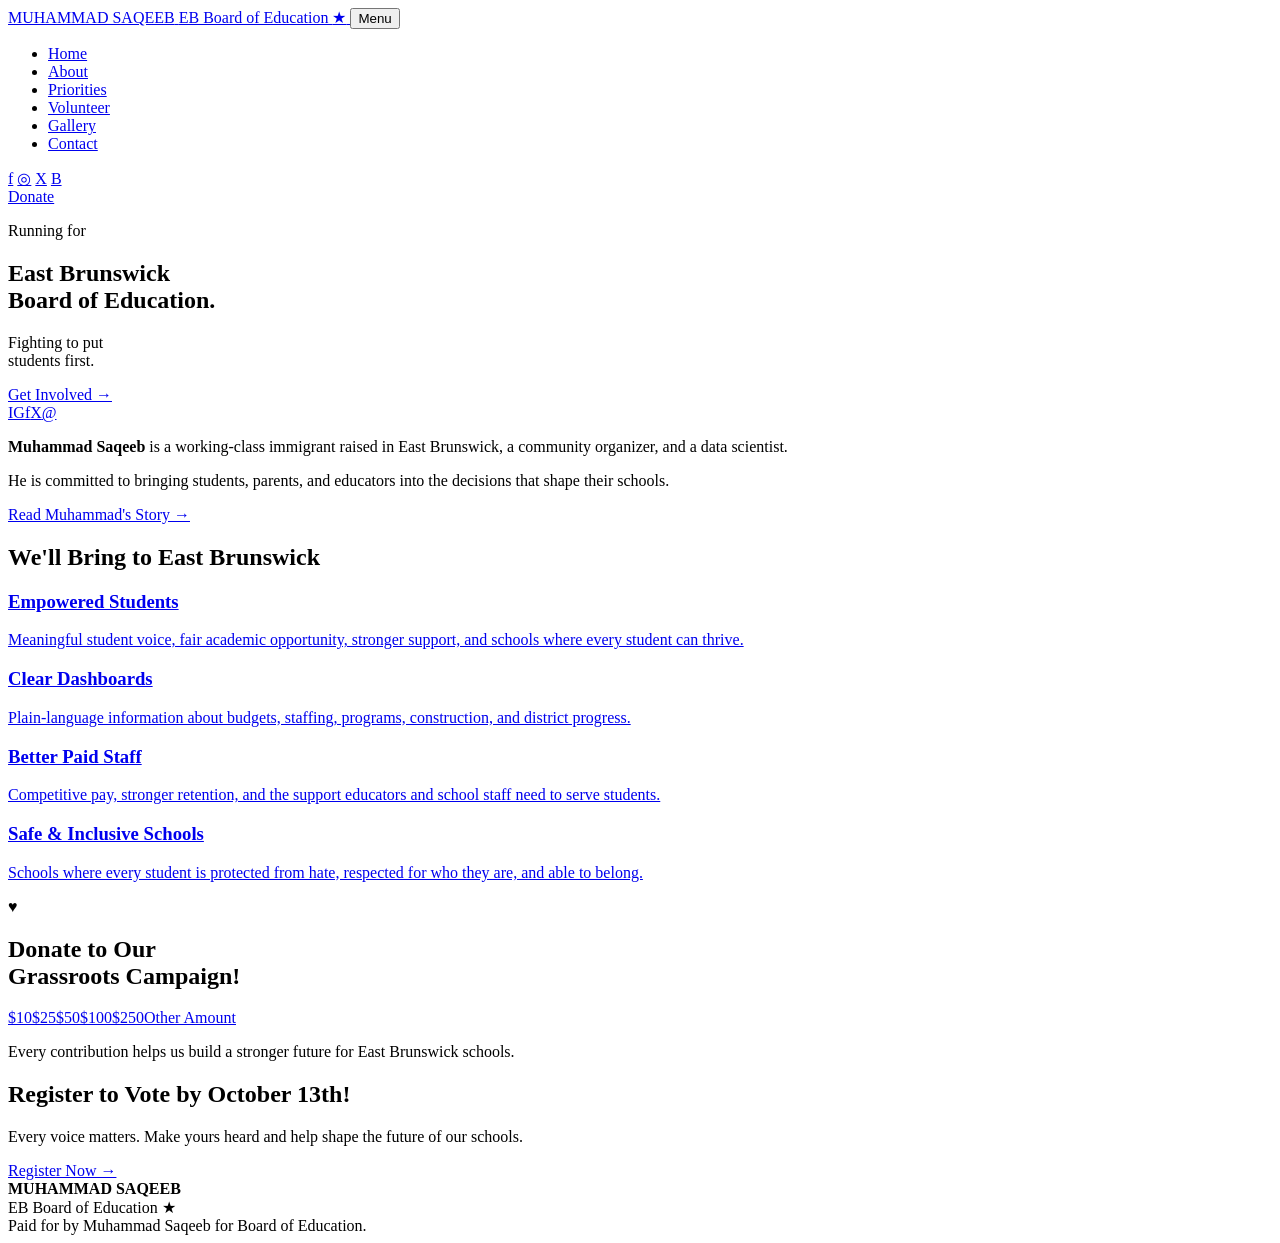
==== index.html @ 45121c53 "Add files via upload" ====
<!doctype html><html><head><meta charset="utf-8"><meta name="viewport" content="width=device-width,initial-scale=1"><title>Muhammad Saqeeb for EB Board of Education</title><link rel="stylesheet" href="assets/styles.css"></head><body><header class="site-header">
<div class="container header-inner">
  <a class="logo" href="index.html" aria-label="Muhammad Saqeeb campaign homepage">
    <span class="logo-main">MUHAMMAD SAQEEB</span>
    <span class="logo-sub">EB Board of Education <span class="logo-star" aria-hidden="true">★</span></span>
  </a>
  <button class="nav-toggle" aria-expanded="false" aria-label="Open navigation">Menu</button>
  <nav aria-label="Main navigation"><ul><li><a href="index.html" aria-current="page">Home</a></li><li><a href="about.html">About</a></li><li><a href="priorities.html">Priorities</a></li><li><a href="volunteer.html">Volunteer</a></li><li><a href="gallery.html">Gallery</a></li><li><a href="contact.html">Contact</a></li></ul></nav>
  <div class="header-actions">
    <div class="header-socials" aria-label="Campaign social media">
      <a href="#" aria-label="Facebook">f</a>
      <a href="#" aria-label="Instagram">◎</a>
      <a href="#" aria-label="X">X</a>
      <a href="#" aria-label="Bluesky">B</a>
    </div>
    <a class="btn btn-cream header-donate" href="donate.html">Donate</a>
  </div>
</div>
</header><main><section class="hero"><div class="container hero-grid"><div class="hero-copy"><p class="hero-kicker">Running for</p><h1 class="hero-title">East Brunswick<br>Board of Education.</h1><div class="hero-rule"></div><p class="hero-tagline">Fighting to put<br>students first.</p><div><a class="btn btn-outline" href="volunteer.html">Get Involved →</a></div><div class="socials"><a href="#">IG</a><a href="#">f</a><a href="#">X</a><a href="mailto:campaign@example.com">@</a></div></div><div class="hero-photo"></div></div></section><section class="intro"><div class="container intro-grid"><div><p class="intro-lead"><strong>Muhammad Saqeeb</strong> is a working-class immigrant raised in East Brunswick, a community organizer, and a data scientist.</p><p>He is committed to bringing students, parents, and educators into the decisions that shape their schools.</p><a class="btn btn-rust" href="about.html">Read Muhammad's Story →</a></div><div class="intro-photo"></div></div></section><section class="priorities">
<div class="container">
  <div class="title-row"><h2>We'll Bring to East Brunswick</h2></div>
  <div class="priority-grid">
    <a class="priority priority-link" href="priorities.html#empowered-students">
      <div class="check"></div>
      <h3>Empowered Students</h3>
      <p>Meaningful student voice, fair academic opportunity, stronger support, and schools where every student can thrive.</p>
    </a>
    <a class="priority priority-link" href="priorities.html#clear-dashboards">
      <div class="check"></div>
      <h3>Clear Dashboards</h3>
      <p>Plain-language information about budgets, staffing, programs, construction, and district progress.</p>
    </a>
    <a class="priority priority-link" href="priorities.html#better-paid-staff">
      <div class="check"></div>
      <h3>Better Paid Staff</h3>
      <p>Competitive pay, stronger retention, and the support educators and school staff need to serve students.</p>
    </a>
    <a class="priority priority-link" href="priorities.html#safe-inclusive-schools">
      <div class="check"></div>
      <h3>Safe &amp; Inclusive Schools</h3>
      <p>Schools where every student is protected from hate, respected for who they are, and able to belong.</p>
    </a>
  </div>
</div>
</section><section class="donate-strip"><div class="container donate-grid"><div class="heart">♥</div><div><h2>Donate to Our<br>Grassroots Campaign!</h2><div class="amounts"><a class="amount" href="https://secure.actblue.com/">$10</a><a class="amount" href="https://secure.actblue.com/">$25</a><a class="amount" href="https://secure.actblue.com/">$50</a><a class="amount" href="https://secure.actblue.com/">$100</a><a class="amount" href="https://secure.actblue.com/">$250</a><a class="amount" href="https://secure.actblue.com/">Other Amount</a></div><p>Every contribution helps us build a stronger future for East Brunswick schools.</p></div></div></section><section class="vote"><div class="container"><div class="vote-banner"><div class="vote-content"><h2>Register to Vote by October 13th!</h2><p>Every voice matters. Make yours heard and help shape the future of our schools.</p><a class="btn btn-cream" href="#">Register Now →</a></div></div></div></section></main><footer class="site-footer"><div class="container footer-inner"><div><strong>MUHAMMAD SAQEEB</strong><br>EB Board of Education ★</div><div class="small">Paid for by Muhammad Saqeeb for Board of Education.</div></div></footer><script src="assets/site.js"></script></body></html>
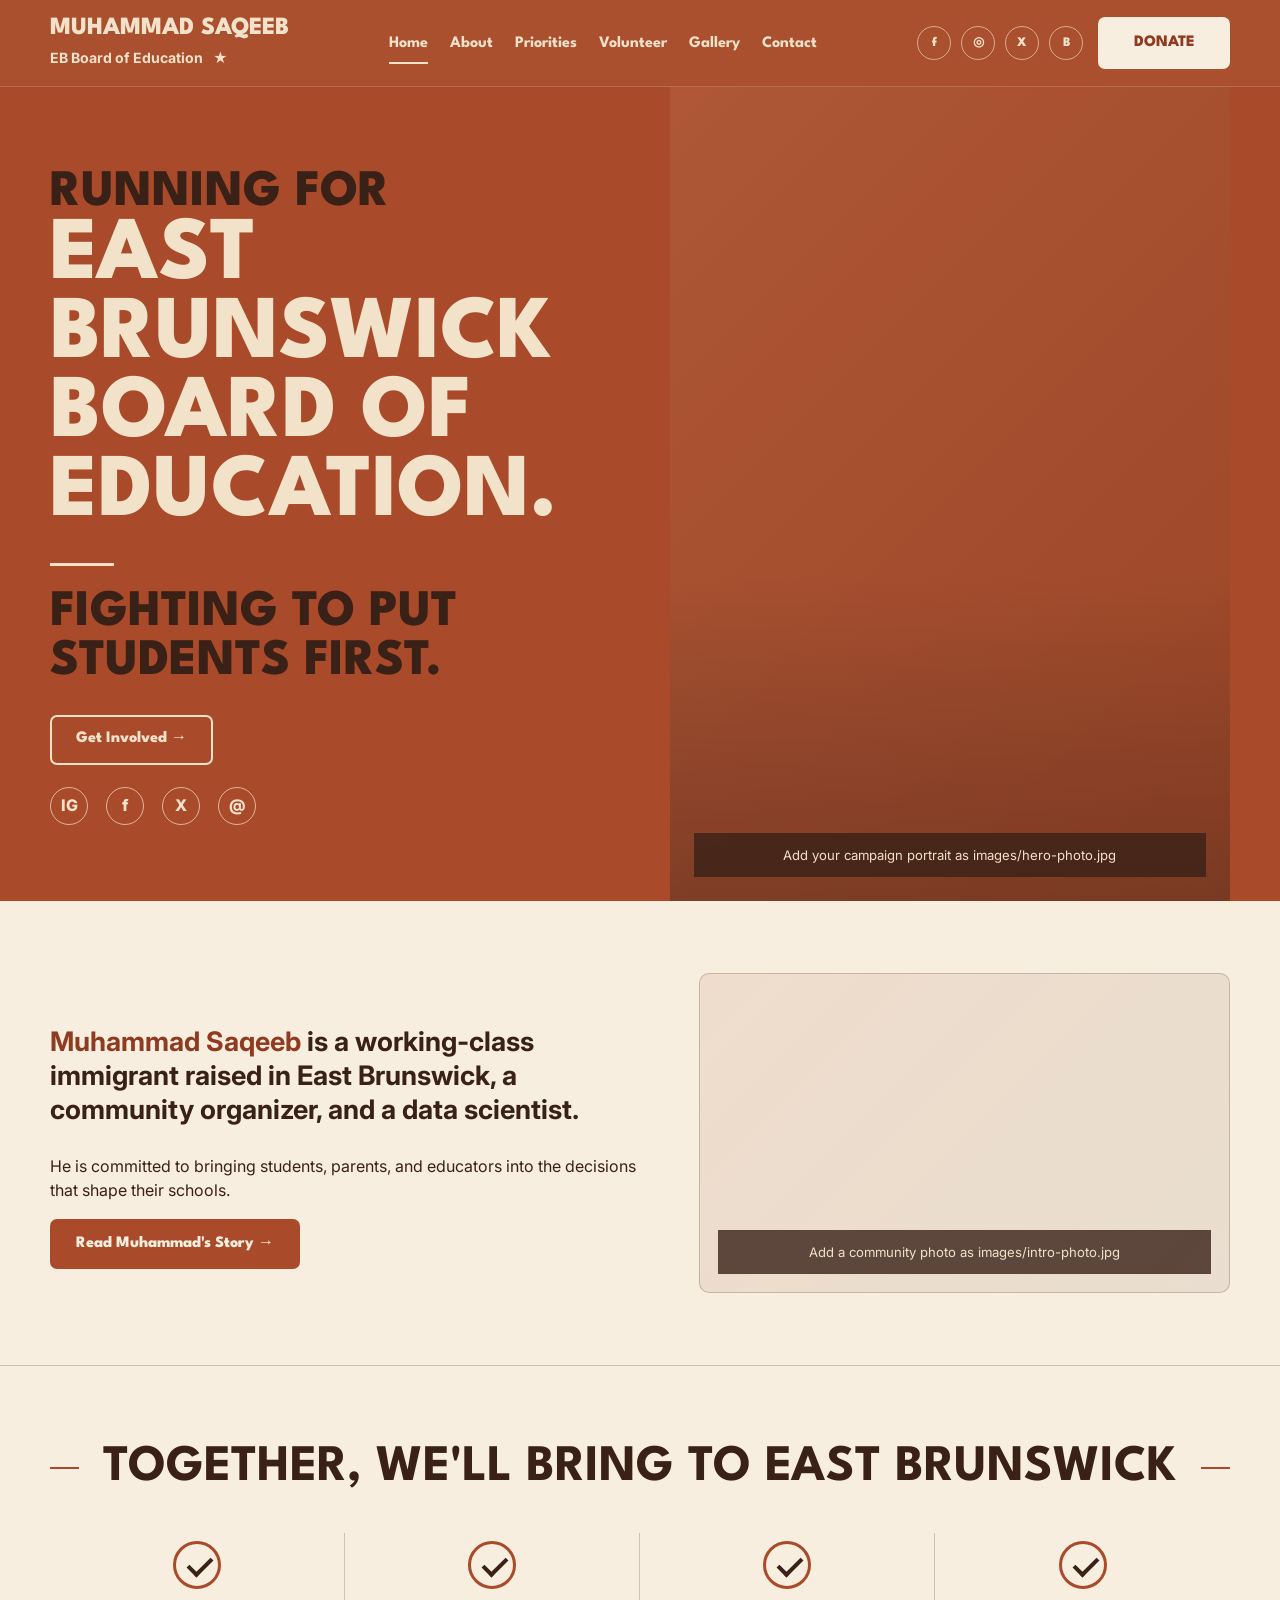
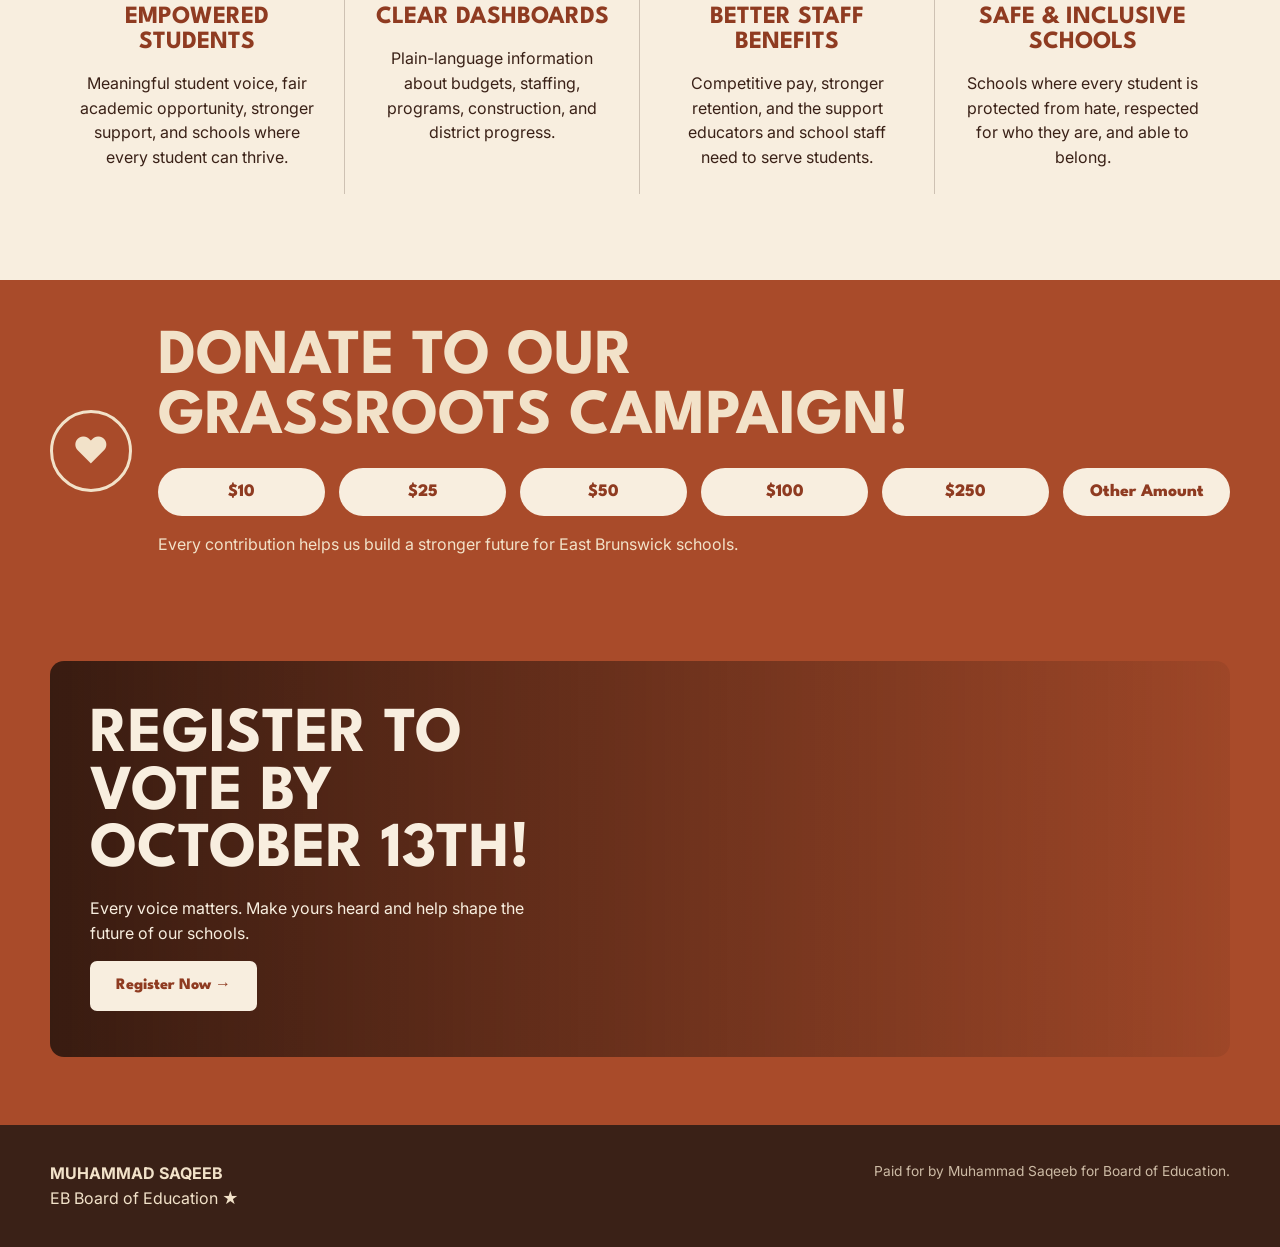
==== commit 0bcb2828: "Update index.html" ====
--- a/index.html
+++ b/index.html
@@ -13,12 +13,12 @@
       <a href="#" aria-label="X">X</a>
       <a href="#" aria-label="Bluesky">B</a>
     </div>
-    <a class="btn btn-cream header-donate" href="donate.html">Donate</a>
+    <a class="btn btn-cream header-donate" href="donate.html">DONATE</a>
   </div>
 </div>
 </header><main><section class="hero"><div class="container hero-grid"><div class="hero-copy"><p class="hero-kicker">Running for</p><h1 class="hero-title">East Brunswick<br>Board of Education.</h1><div class="hero-rule"></div><p class="hero-tagline">Fighting to put<br>students first.</p><div><a class="btn btn-outline" href="volunteer.html">Get Involved →</a></div><div class="socials"><a href="#">IG</a><a href="#">f</a><a href="#">X</a><a href="mailto:campaign@example.com">@</a></div></div><div class="hero-photo"></div></div></section><section class="intro"><div class="container intro-grid"><div><p class="intro-lead"><strong>Muhammad Saqeeb</strong> is a working-class immigrant raised in East Brunswick, a community organizer, and a data scientist.</p><p>He is committed to bringing students, parents, and educators into the decisions that shape their schools.</p><a class="btn btn-rust" href="about.html">Read Muhammad's Story →</a></div><div class="intro-photo"></div></div></section><section class="priorities">
 <div class="container">
-  <div class="title-row"><h2>We'll Bring to East Brunswick</h2></div>
+  <div class="title-row"><h2>Together, We'll Bring to East Brunswick</h2></div>
   <div class="priority-grid">
     <a class="priority priority-link" href="priorities.html#empowered-students">
       <div class="check"></div>
@@ -32,7 +32,7 @@
     </a>
     <a class="priority priority-link" href="priorities.html#better-paid-staff">
       <div class="check"></div>
-      <h3>Better Paid Staff</h3>
+      <h3>Better Staff Benefits</h3>
       <p>Competitive pay, stronger retention, and the support educators and school staff need to serve students.</p>
     </a>
     <a class="priority priority-link" href="priorities.html#safe-inclusive-schools">
@@ -42,4 +42,4 @@
     </a>
   </div>
 </div>
-</section><section class="donate-strip"><div class="container donate-grid"><div class="heart">♥</div><div><h2>Donate to Our<br>Grassroots Campaign!</h2><div class="amounts"><a class="amount" href="https://secure.actblue.com/">$10</a><a class="amount" href="https://secure.actblue.com/">$25</a><a class="amount" href="https://secure.actblue.com/">$50</a><a class="amount" href="https://secure.actblue.com/">$100</a><a class="amount" href="https://secure.actblue.com/">$250</a><a class="amount" href="https://secure.actblue.com/">Other Amount</a></div><p>Every contribution helps us build a stronger future for East Brunswick schools.</p></div></div></section><section class="vote"><div class="container"><div class="vote-banner"><div class="vote-content"><h2>Register to Vote by October 13th!</h2><p>Every voice matters. Make yours heard and help shape the future of our schools.</p><a class="btn btn-cream" href="#">Register Now →</a></div></div></div></section></main><footer class="site-footer"><div class="container footer-inner"><div><strong>MUHAMMAD SAQEEB</strong><br>EB Board of Education ★</div><div class="small">Paid for by Muhammad Saqeeb for Board of Education.</div></div></footer><script src="assets/site.js"></script></body></html>+</section><section class="donate-strip"><div class="container donate-grid"><div class="heart">♥</div><div><h2>Donate to Our<br>Grassroots Campaign!</h2><div class="amounts"><a class="amount" href="https://secure.actblue.com/">$10</a><a class="amount" href="https://secure.actblue.com/">$25</a><a class="amount" href="https://secure.actblue.com/">$50</a><a class="amount" href="https://secure.actblue.com/">$100</a><a class="amount" href="https://secure.actblue.com/">$250</a><a class="amount" href="https://secure.actblue.com/">Other Amount</a></div><p>Every contribution helps us build a stronger future for East Brunswick schools.</p></div></div></section><section class="vote"><div class="container"><div class="vote-banner"><div class="vote-content"><h2>Register to Vote by October 13th!</h2><p>Every voice matters. Make yours heard and help shape the future of our schools.</p><a class="btn btn-cream" href="#">Register Now →</a></div></div></div></section></main><footer class="site-footer"><div class="container footer-inner"><div><strong>MUHAMMAD SAQEEB</strong><br>EB Board of Education ★</div><div class="small">Paid for by Muhammad Saqeeb for Board of Education.</div></div></footer><script src="assets/site.js"></script></body></html>
--- a/assets/styles.css
+++ b/assets/styles.css
@@ -0,0 +1,370 @@
+@import url("https://fonts.googleapis.com/css2?family=Inter:wght@400;500;600;700&family=League+Spartan:wght@500;600;700;800&display=swap");
+:root{--terracotta:#A94B2A;--deep:#8F3B21;--brown:#3A2117;--cream:#F2E2C9;--soft:#F8EEDF;--line:rgba(58,33,23,.22);--max:1180px}*{box-sizing:border-box}html{scroll-behavior:smooth}body{margin:0;background:var(--soft);color:var(--brown);font-family:Inter,Arial,sans-serif;line-height:1.55}a{color:inherit}.container{width:min(calc(100% - 36px),var(--max));margin:auto}.site-header{position:sticky;top:0;z-index:20;background:rgba(169,75,42,.97);color:var(--cream);border-bottom:1px solid rgba(242,226,201,.2)}.header-inner{min-height:86px;display:flex;align-items:center;justify-content:space-between;gap:34px}.logo{text-decoration:none;min-width:235px}.logo-main{display:block;font-family:'League Spartan',sans-serif;font-size:1.55rem;font-weight:800;line-height:.95}.logo-sub{display:flex;align-items:center;gap:10px;margin-top:7px;font-size:.88rem;font-weight:700}.nav-toggle{display:none;border:1px solid var(--cream);background:transparent;color:var(--cream);padding:8px 12px;border-radius:6px}nav ul{display:flex;align-items:center;gap:26px;margin:0;padding:0;list-style:none}nav a{text-decoration:none;font-family:'League Spartan',sans-serif;font-weight:700}.btn{display:inline-flex;align-items:center;justify-content:center;min-height:50px;padding:0 24px;border:2px solid currentColor;border-radius:7px;text-decoration:none;font-family:'League Spartan',sans-serif;font-weight:800}.btn-cream{background:var(--soft);color:var(--deep);border-color:var(--soft)}.btn-outline{color:var(--cream)}.btn-rust{background:var(--terracotta);color:var(--soft);border-color:var(--terracotta)}.hero{background:var(--terracotta);color:var(--cream)}.hero-grid{min-height:calc(100vh - 86px);display:grid;grid-template-columns:1.05fr .95fr}.hero-copy{padding:76px 42px 70px 0;display:flex;flex-direction:column;justify-content:center}.hero-kicker,.hero-title,.hero-tagline,h1,h2,h3{font-family:'League Spartan',sans-serif}.hero-kicker{margin:0;color:var(--brown);font-size:clamp(2rem,4vw,4.2rem);line-height:.95;font-weight:800;text-transform:uppercase}.hero-title{margin:0;font-size:clamp(3.4rem,7vw,7rem);line-height:.88;font-weight:800;text-transform:uppercase}.hero-rule{width:64px;height:3px;background:var(--cream);margin:30px 0 22px}.hero-tagline{margin:0 0 28px;color:var(--brown);font-size:clamp(2rem,4vw,4rem);line-height:.96;font-weight:800;text-transform:uppercase}.socials{display:flex;gap:18px;margin-top:22px}.socials a{width:38px;height:38px;display:grid;place-items:center;border:1px solid rgba(242,226,201,.7);border-radius:50%;text-decoration:none;font-weight:800}.hero-photo{min-height:640px;position:relative;background:linear-gradient(to top,rgba(58,33,23,.35),transparent 40%),linear-gradient(135deg,rgba(242,226,201,.08),rgba(58,33,23,.12)),url('../images/hero-photo.jpg') center/cover no-repeat}.hero-photo:after,.intro-photo:after{position:absolute;background:rgba(58,33,23,.8);color:var(--cream);padding:12px 14px;text-align:center;font-size:.82rem}.hero-photo:after{content:'Add your campaign portrait as images/hero-photo.jpg';left:24px;right:24px;bottom:24px}.intro{padding:72px 0}.intro-grid{display:grid;grid-template-columns:1fr .9fr;gap:58px;align-items:center}.intro-lead{font-size:clamp(1.35rem,2.1vw,2rem);line-height:1.28;font-weight:700}.intro-lead strong{color:var(--deep)}.intro-photo{min-height:320px;border-radius:10px;background:linear-gradient(135deg,rgba(169,75,42,.1),rgba(58,33,23,.08)),url('../images/intro-photo.jpg') center/cover no-repeat;border:1px solid var(--line);position:relative}.intro-photo:after{content:'Add a community photo as images/intro-photo.jpg';left:18px;right:18px;bottom:18px}.priorities{padding:76px 0 86px;border-top:1px solid var(--line)}.title-row{display:flex;align-items:center;gap:24px;margin-bottom:40px}.title-row:before,.title-row:after{content:'';flex:1;height:2px;background:var(--terracotta)}.title-row h2{margin:0;font-size:clamp(2.2rem,4vw,4rem);line-height:1;text-transform:uppercase;text-align:center}.priority-grid{display:grid;grid-template-columns:repeat(4,1fr)}.priority{padding:8px 28px;text-align:center;border-right:1px solid var(--line)}.priority:last-child{border-right:0}.check{width:48px;height:48px;margin:0 auto 16px;border:3px solid var(--terracotta);border-radius:50%;position:relative}.check:after{content:'';position:absolute;width:20px;height:10px;border-left:4px solid var(--brown);border-bottom:4px solid var(--brown);transform:rotate(-45deg);left:12px;top:13px}.priority h3{margin:0 0 12px;color:var(--deep);font-size:1.55rem;line-height:1;text-transform:uppercase}.donate-strip{padding:48px 0 54px;background:var(--terracotta);color:var(--cream)}.donate-grid{display:grid;grid-template-columns:auto 1fr;gap:26px;align-items:center}.heart{width:82px;height:82px;border:3px solid var(--cream);border-radius:50%;display:grid;place-items:center;font-size:2.25rem}.donate-strip h2{margin:0 0 20px;font-size:clamp(2.4rem,5vw,4.6rem);line-height:.94;text-transform:uppercase}.amounts{display:grid;grid-template-columns:repeat(6,1fr);gap:14px}.amount{min-height:48px;background:var(--soft);color:var(--deep);border-radius:999px;text-decoration:none;display:grid;place-items:center;font:800 1.1rem 'League Spartan',sans-serif}.vote{padding:34px 0 68px;background:var(--terracotta)}.vote-banner{min-height:340px;position:relative;overflow:hidden;border-radius:14px;background:linear-gradient(90deg,rgba(32,17,11,.82),rgba(32,17,11,.08)),url('../images/vote-photo.jpg') center/cover no-repeat}.vote-content{width:min(520px,90%);padding:46px 40px;color:var(--soft)}.vote-content h2{margin:0 0 14px;font-size:clamp(2.6rem,5vw,5rem);line-height:.9;text-transform:uppercase}.page-hero{padding:92px 0 58px;background:var(--terracotta);color:var(--cream)}.page-hero h1{margin:0;font-size:clamp(3.5rem,7vw,7rem);line-height:.9;text-transform:uppercase}.page-section{padding:74px 0}.prose{max-width:800px;font-size:1.08rem}.cards{display:grid;grid-template-columns:repeat(2,1fr);gap:22px}.card{padding:28px;border:1px solid var(--line);background:var(--cream);border-radius:10px}.site-footer{padding:36px 0;background:var(--brown);color:var(--cream)}.footer-inner{display:flex;justify-content:space-between;gap:28px}.small{font-size:.86rem;opacity:.8}@media(max-width:980px){.nav-toggle{display:block}nav{display:none;position:absolute;top:86px;left:0;right:0;background:var(--deep);padding:18px}nav.open{display:block}nav ul{flex-direction:column;align-items:stretch}.hero-grid,.intro-grid{grid-template-columns:1fr}.hero-copy{padding-right:0}.priority-grid{grid-template-columns:repeat(2,1fr)}.amounts{grid-template-columns:repeat(3,1fr)}}@media(max-width:620px){.header-inner{min-height:76px}.logo{min-width:0}.logo-main{font-size:1.15rem}nav{top:76px}.hero-copy{padding:58px 0 42px}.hero-photo{min-height:390px}.priority-grid{grid-template-columns:1fr}.priority{border-right:0;border-bottom:1px solid var(--line);padding-bottom:28px;margin-bottom:28px}.title-row:before,.title-row:after{display:none}.donate-grid{grid-template-columns:1fr}.amounts{grid-template-columns:repeat(2,1fr)}.cards{grid-template-columns:1fr}.footer-inner{flex-direction:column}}
+
+
+/* ===== V3 HEADER ===== */
+.header-inner{
+  display:grid;
+  grid-template-columns:minmax(210px,auto) 1fr auto;
+  align-items:center;
+  gap:28px;
+}
+.header-actions{
+  display:flex;
+  align-items:center;
+  justify-content:flex-end;
+  gap:15px;
+}
+.header-socials{
+  display:flex;
+  align-items:center;
+  gap:10px;
+}
+.header-socials a{
+  width:34px;
+  height:34px;
+  display:grid;
+  place-items:center;
+  border:1px solid rgba(242,226,201,.62);
+  border-radius:50%;
+  color:var(--cream);
+  text-decoration:none;
+  font-family:'League Spartan',sans-serif;
+  font-weight:800;
+  font-size:.82rem;
+}
+.header-socials a:hover{
+  background:var(--cream);
+  color:var(--deep);
+}
+.header-donate{
+  min-width:132px;
+  min-height:52px;
+  padding-inline:28px;
+  font-size:1rem;
+}
+.site-header nav{
+  justify-self:center;
+}
+.site-header nav ul{
+  gap:22px;
+}
+
+/* ===== PRIORITIES INDEX PAGE ===== */
+.priorities-shell{
+  padding:64px 0 90px;
+  background:var(--soft);
+}
+.priorities-layout{
+  display:grid;
+  grid-template-columns:280px minmax(0,1fr);
+  gap:64px;
+  align-items:start;
+}
+.priority-index{
+  position:sticky;
+  top:118px;
+}
+.priority-index-label{
+  margin:0 0 16px;
+  color:var(--deep);
+  font-family:'League Spartan',sans-serif;
+  font-size:.86rem;
+  font-weight:800;
+  letter-spacing:.09em;
+  text-transform:uppercase;
+}
+.priority-index ul{
+  margin:0;
+  padding:0;
+  list-style:none;
+  border-top:1px solid rgba(169,75,42,.7);
+}
+.priority-index li{
+  border-bottom:1px solid rgba(169,75,42,.7);
+}
+.priority-index a{
+  display:block;
+  padding:17px 0;
+  text-decoration:none;
+  color:var(--deep);
+  font-family:'League Spartan',sans-serif;
+  font-weight:800;
+  font-size:1rem;
+  text-transform:uppercase;
+  letter-spacing:.01em;
+}
+.priority-index a:hover,
+.priority-index a:focus{
+  color:var(--terracotta);
+  padding-left:8px;
+}
+.priority-detail{
+  scroll-margin-top:125px;
+  padding:0 0 60px;
+  margin:0 0 55px;
+  border-bottom:1px solid var(--line);
+}
+.priority-detail:last-child{
+  border-bottom:0;
+  margin-bottom:0;
+}
+.priority-detail .eyebrow{
+  margin:0 0 5px;
+  color:var(--terracotta);
+  font-family:'League Spartan',sans-serif;
+  font-size:1rem;
+  font-weight:800;
+  letter-spacing:.16em;
+  text-transform:uppercase;
+}
+.priority-detail h2{
+  margin:0 0 24px;
+  color:#0d447f;
+  font-size:clamp(2.7rem,5vw,5.1rem);
+  line-height:.92;
+  letter-spacing:-.02em;
+}
+.priority-detail p,
+.priority-detail li{
+  font-size:1.08rem;
+  line-height:1.62;
+}
+.priority-detail p{
+  margin:0 0 20px;
+}
+.priority-detail ul{
+  margin:18px 0 0;
+  padding-left:24px;
+}
+.priority-detail li{
+  margin-bottom:9px;
+}
+.priority-intro{
+  max-width:900px;
+  margin:0 0 50px;
+  font-size:1.13rem;
+}
+.priority-anchor-title{
+  display:flex;
+  align-items:center;
+  gap:16px;
+}
+.priority-anchor-title .check{
+  flex:0 0 auto;
+  margin:0;
+}
+
+/* Retain current campaign palette on the priorities page */
+.priorities-page .page-hero{
+  padding-bottom:42px;
+}
+.priorities-page .page-hero p{
+  max-width:760px;
+  margin:18px 0 0;
+  color:var(--cream-dark);
+  font-size:1.1rem;
+}
+
+@media(max-width:1100px){
+  .header-inner{
+    grid-template-columns:auto 1fr auto;
+    gap:18px;
+  }
+  .site-header nav ul{gap:15px}
+  .header-socials{display:none}
+}
+@media(max-width:980px){
+  .header-inner{
+    display:flex;
+    justify-content:space-between;
+  }
+  .site-header nav{
+    justify-self:auto;
+  }
+  .header-actions{
+    margin-left:auto;
+  }
+  .header-actions .header-donate{
+    display:none;
+  }
+  .priorities-layout{
+    grid-template-columns:1fr;
+    gap:38px;
+  }
+  .priority-index{
+    position:static;
+  }
+  .priority-index ul{
+    display:grid;
+    grid-template-columns:repeat(2,1fr);
+    gap:0 22px;
+  }
+}
+@media(max-width:620px){
+  .priority-index ul{
+    grid-template-columns:1fr;
+  }
+  .priority-detail h2{
+    font-size:2.55rem;
+  }
+}
+
+
+/* ===== V4 INTERACTIONS ===== */
+.btn,
+.amount,
+.header-socials a,
+.socials a,
+.priority-card,
+.card,
+.priority-index a,
+.site-header nav a {
+  transition:
+    transform .22s ease,
+    background-color .22s ease,
+    color .22s ease,
+    border-color .22s ease,
+    box-shadow .22s ease,
+    filter .22s ease;
+}
+
+.btn:hover,
+.btn:focus-visible {
+  transform: translateY(-3px) scale(1.045);
+  filter: brightness(1.06);
+  box-shadow: 0 12px 28px rgba(58, 33, 23, .18);
+}
+
+.amount:hover,
+.amount:focus-visible {
+  transform: translateY(-2px) scale(1.065);
+  background: #fff7eb;
+  box-shadow: 0 10px 22px rgba(58, 33, 23, .16);
+}
+
+.header-socials a:hover,
+.header-socials a:focus-visible,
+.socials a:hover,
+.socials a:focus-visible {
+  transform: translateY(-2px) scale(1.12);
+  background: var(--cream-soft);
+  color: var(--terracotta-deep);
+  border-color: var(--cream-soft);
+}
+
+.priority-card:hover,
+.card:hover {
+  transform: translateY(-6px);
+  box-shadow: 0 16px 34px rgba(58, 33, 23, .10);
+}
+
+.priority-card:hover .check {
+  background: var(--terracotta);
+  border-color: var(--terracotta);
+}
+.priority-card:hover .check::after {
+  border-color: var(--cream-soft);
+}
+
+.site-header nav a {
+  position: relative;
+  display: inline-block;
+}
+.site-header nav a::after {
+  content: "";
+  position: absolute;
+  left: 0;
+  right: 100%;
+  bottom: -7px;
+  height: 2px;
+  background: var(--cream);
+  transition: right .22s ease;
+}
+.site-header nav a:hover::after,
+.site-header nav a:focus-visible::after,
+.site-header nav a[aria-current="page"]::after {
+  right: 0;
+}
+.site-header nav a:hover,
+.site-header nav a:focus-visible {
+  transform: translateY(-2px);
+  text-decoration: none;
+}
+
+.priority-index a:hover,
+.priority-index a:focus-visible {
+  transform: translateX(7px);
+  color: var(--terracotta);
+}
+
+@media (prefers-reduced-motion: reduce) {
+  *,
+  *::before,
+  *::after {
+    scroll-behavior: auto !important;
+    transition-duration: .01ms !important;
+    animation-duration: .01ms !important;
+    animation-iteration-count: 1 !important;
+  }
+}
+
+/* ===== EXPANDED PRIORITIES ===== */
+.priority-detail h2 {
+  color: var(--terracotta-deep);
+}
+.priority-index {
+  max-height: calc(100vh - 140px);
+  overflow-y: auto;
+  padding-right: 12px;
+}
+.priority-index::-webkit-scrollbar { width: 7px; }
+.priority-index::-webkit-scrollbar-thumb {
+  background: rgba(169,75,42,.35);
+  border-radius: 999px;
+}
+.priority-group-title {
+  margin: 34px 0 10px;
+  color: var(--terracotta);
+  font-family: "League Spartan", sans-serif;
+  font-size: .78rem;
+  font-weight: 800;
+  letter-spacing: .13em;
+  text-transform: uppercase;
+}
+.priority-group-title:first-of-type { margin-top: 0; }
+
+.priority-index li.group-start {
+  margin-top: 14px;
+  border-top: 2px solid var(--terracotta);
+}
+
+
+/* ===== V5 FOUR-PILLAR PLATFORM ===== */
+.priority-link {
+  display: block;
+  color: inherit;
+  text-decoration: none;
+}
+.priority-link:hover,
+.priority-link:focus-visible {
+  transform: translateY(-7px) scale(1.015);
+  box-shadow: 0 18px 36px rgba(58, 33, 23, .12);
+  text-decoration: none;
+}
+.priority-link:hover h3,
+.priority-link:focus-visible h3 {
+  color: var(--terracotta);
+}
+.priority-pillar {
+  scroll-margin-top: 120px;
+}
+.priority-pillar + .priority-pillar {
+  margin-top: 28px;
+}
+.priority-pillar ul {
+  margin-top: 22px;
+}
+.priority-pillar li {
+  margin-bottom: 12px;
+}
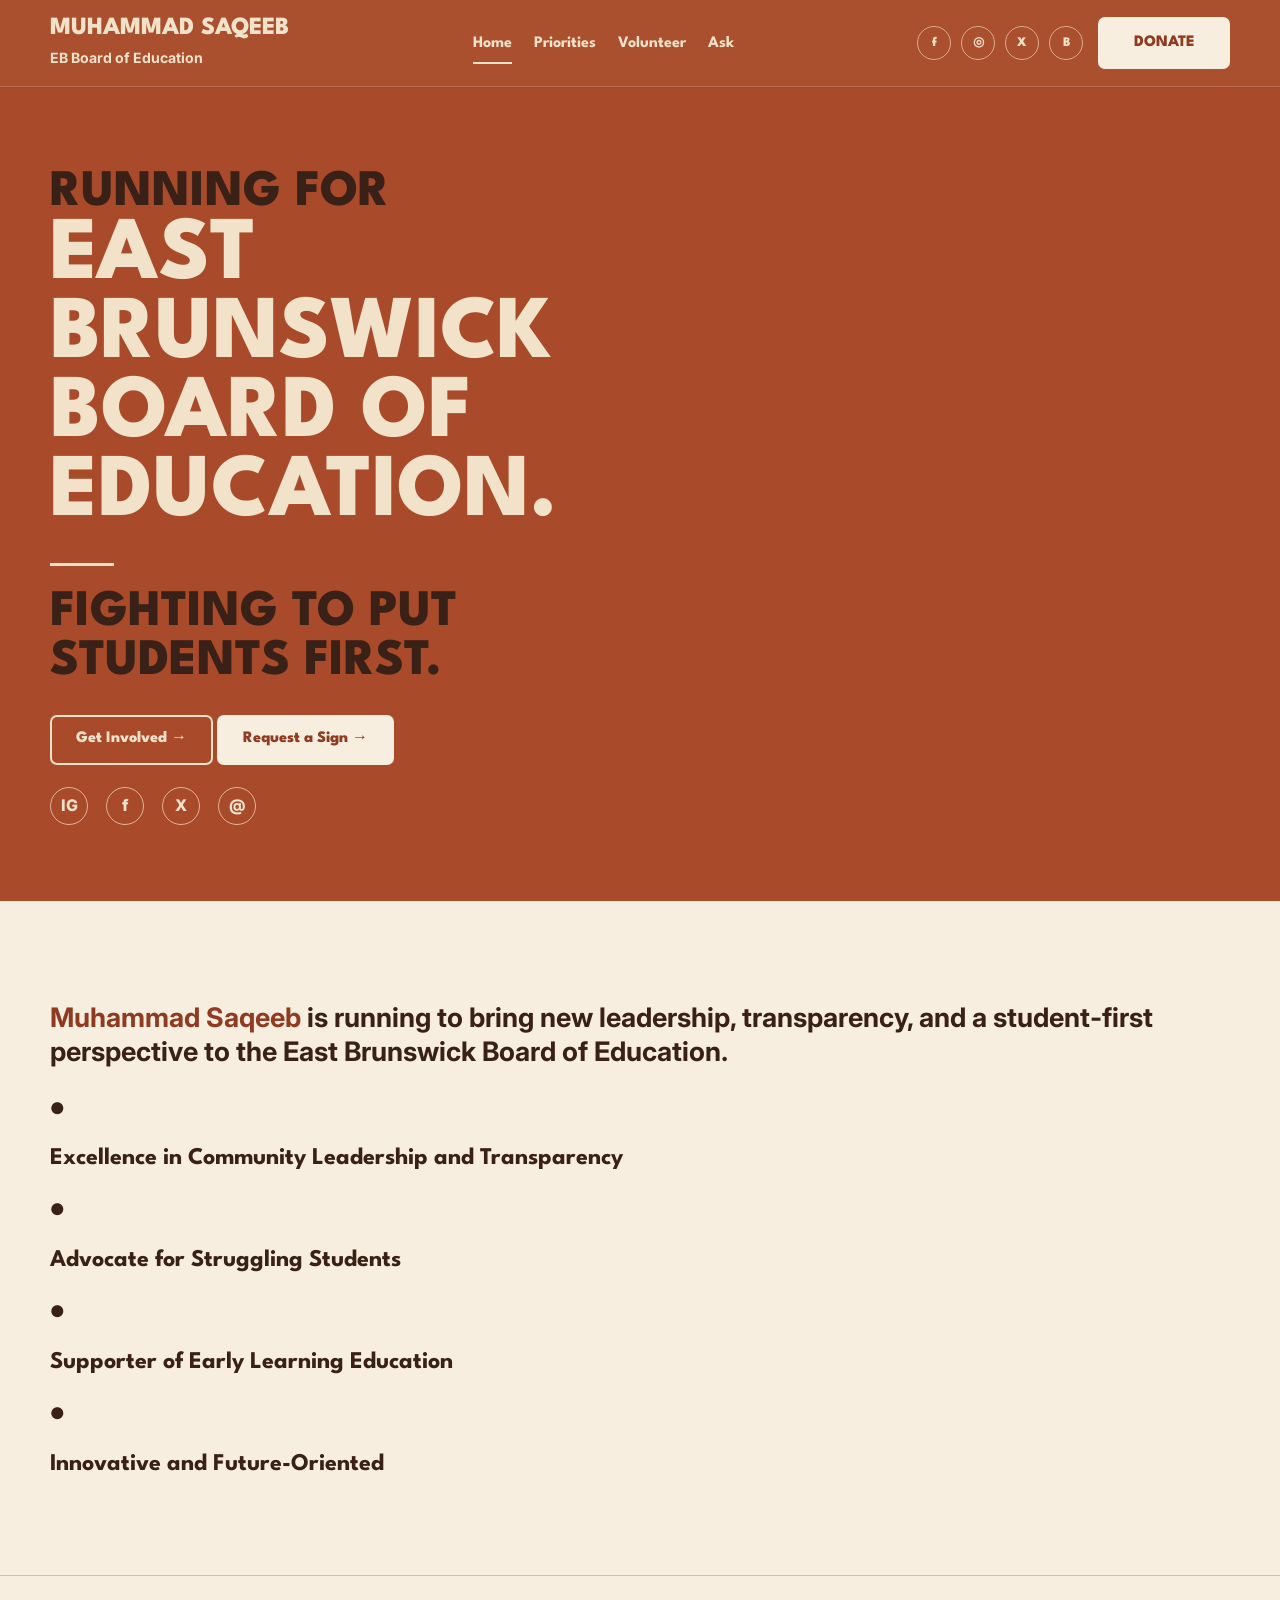
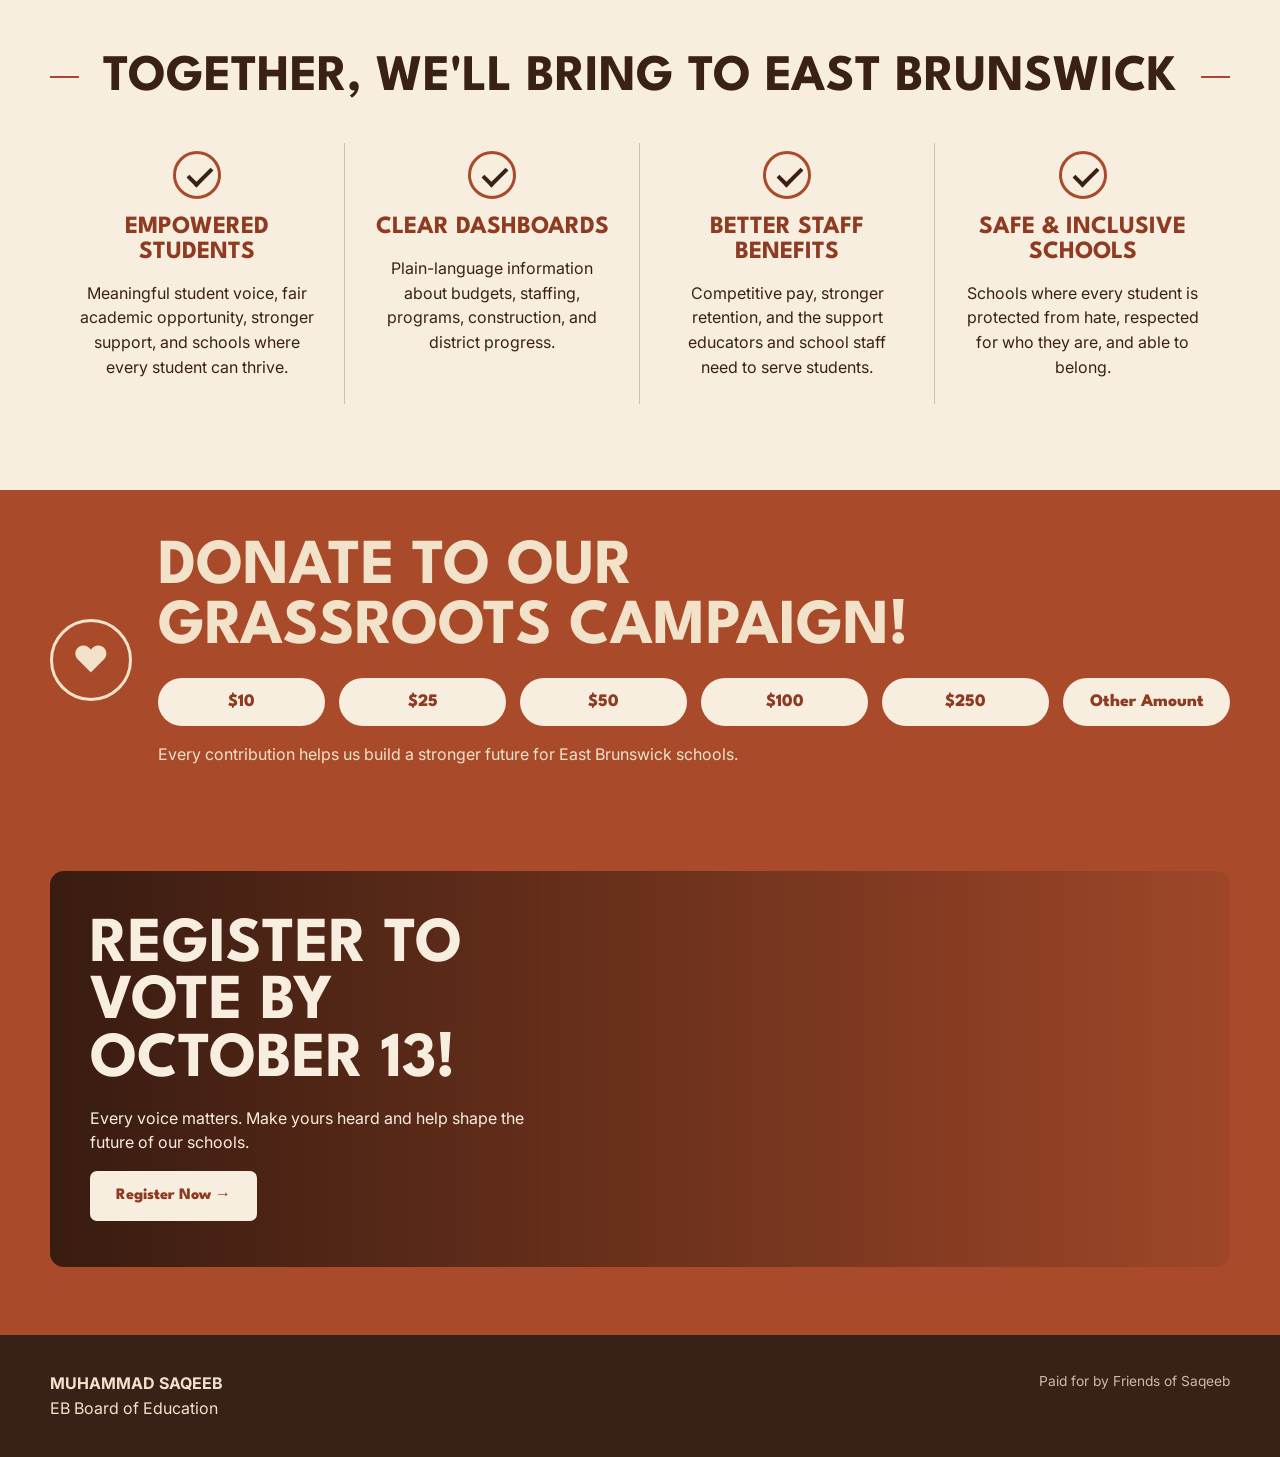
==== commit d2c3940b: "Update index.html" ====
--- a/index.html
+++ b/index.html
@@ -1,45 +1,241 @@
-<!doctype html><html><head><meta charset="utf-8"><meta name="viewport" content="width=device-width,initial-scale=1"><title>Muhammad Saqeeb for EB Board of Education</title><link rel="stylesheet" href="assets/styles.css"></head><body><header class="site-header">
-<div class="container header-inner">
-  <a class="logo" href="index.html" aria-label="Muhammad Saqeeb campaign homepage">
-    <span class="logo-main">MUHAMMAD SAQEEB</span>
-    <span class="logo-sub">EB Board of Education <span class="logo-star" aria-hidden="true">★</span></span>
-  </a>
-  <button class="nav-toggle" aria-expanded="false" aria-label="Open navigation">Menu</button>
-  <nav aria-label="Main navigation"><ul><li><a href="index.html" aria-current="page">Home</a></li><li><a href="about.html">About</a></li><li><a href="priorities.html">Priorities</a></li><li><a href="volunteer.html">Volunteer</a></li><li><a href="gallery.html">Gallery</a></li><li><a href="contact.html">Contact</a></li></ul></nav>
-  <div class="header-actions">
-    <div class="header-socials" aria-label="Campaign social media">
-      <a href="#" aria-label="Facebook">f</a>
-      <a href="#" aria-label="Instagram">◎</a>
-      <a href="#" aria-label="X">X</a>
-      <a href="#" aria-label="Bluesky">B</a>
-    </div>
-    <a class="btn btn-cream header-donate" href="donate.html">DONATE</a>
+<!doctype html>
+<html lang="en">
+<head>
+  <meta charset="utf-8">
+  <meta name="viewport" content="width=device-width, initial-scale=1">
+  <title>Muhammad Saqeeb for EB Board of Education</title>
+  <link rel="stylesheet" href="assets/styles.css">
+</head>
+
+<body class="theme-green">
+<header class="site-header">
+  <div class="container header-inner">
+
+    <a class="logo" href="index.html" aria-label="Muhammad Saqeeb campaign homepage">
+      <span class="logo-main">MUHAMMAD SAQEEB</span>
+      <span class="logo-sub">EB Board of Education</span>
+    </a>
+
+    <button class="nav-toggle" aria-expanded="false" aria-label="Open navigation">
+      Menu
+    </button>
+
+    <nav aria-label="Main navigation">
+      <ul>
+        <li><a href="index.html" aria-current="page">Home</a></li>
+        <li><a href="priorities.html">Priorities</a></li>
+        <li><a href="volunteer.html">Volunteer</a></li>
+        <li><a href="contact.html">Ask</a></li>
+      </ul>
+    </nav>
+
+    <div class="header-actions">
+      <div class="header-socials" aria-label="Campaign social media">
+        <a href="#" aria-label="Facebook">f</a>
+        <a href="#" aria-label="Instagram">◎</a>
+        <a href="#" aria-label="X">X</a>
+        <a href="#" aria-label="Bluesky">B</a>
+      </div>
+
+      <a class="btn btn-cream header-donate" href="donate.html">DONATE</a>
+    </div>
+
   </div>
-</div>
-</header><main><section class="hero"><div class="container hero-grid"><div class="hero-copy"><p class="hero-kicker">Running for</p><h1 class="hero-title">East Brunswick<br>Board of Education.</h1><div class="hero-rule"></div><p class="hero-tagline">Fighting to put<br>students first.</p><div><a class="btn btn-outline" href="volunteer.html">Get Involved →</a></div><div class="socials"><a href="#">IG</a><a href="#">f</a><a href="#">X</a><a href="mailto:campaign@example.com">@</a></div></div><div class="hero-photo"></div></div></section><section class="intro"><div class="container intro-grid"><div><p class="intro-lead"><strong>Muhammad Saqeeb</strong> is a working-class immigrant raised in East Brunswick, a community organizer, and a data scientist.</p><p>He is committed to bringing students, parents, and educators into the decisions that shape their schools.</p><a class="btn btn-rust" href="about.html">Read Muhammad's Story →</a></div><div class="intro-photo"></div></div></section><section class="priorities">
-<div class="container">
-  <div class="title-row"><h2>Together, We'll Bring to East Brunswick</h2></div>
-  <div class="priority-grid">
-    <a class="priority priority-link" href="priorities.html#empowered-students">
-      <div class="check"></div>
-      <h3>Empowered Students</h3>
-      <p>Meaningful student voice, fair academic opportunity, stronger support, and schools where every student can thrive.</p>
-    </a>
-    <a class="priority priority-link" href="priorities.html#clear-dashboards">
-      <div class="check"></div>
-      <h3>Clear Dashboards</h3>
-      <p>Plain-language information about budgets, staffing, programs, construction, and district progress.</p>
-    </a>
-    <a class="priority priority-link" href="priorities.html#better-paid-staff">
-      <div class="check"></div>
-      <h3>Better Staff Benefits</h3>
-      <p>Competitive pay, stronger retention, and the support educators and school staff need to serve students.</p>
-    </a>
-    <a class="priority priority-link" href="priorities.html#safe-inclusive-schools">
-      <div class="check"></div>
-      <h3>Safe &amp; Inclusive Schools</h3>
-      <p>Schools where every student is protected from hate, respected for who they are, and able to belong.</p>
-    </a>
+</header>
+
+<main>
+
+  <section class="hero">
+    <div class="container hero-grid hero-grid-no-photo">
+
+      <div class="hero-copy">
+        <p class="hero-kicker">Running for</p>
+
+        <h1 class="hero-title">
+          East Brunswick<br>
+          Board of Education.
+        </h1>
+
+        <div class="hero-rule"></div>
+
+        <p class="hero-tagline">
+          Fighting to put<br>
+          students first.
+        </p>
+
+        <div class="hero-actions">
+          <a class="btn btn-outline" href="volunteer.html">
+            Get Involved →
+          </a>
+
+          <a class="btn btn-cream" href="request-sign.html">
+            Request a Sign →
+          </a>
+        </div>
+
+        <div class="socials">
+          <a href="#" aria-label="Instagram">IG</a>
+          <a href="#" aria-label="Facebook">f</a>
+          <a href="#" aria-label="X">X</a>
+          <a href="mailto:campaign@example.com" aria-label="Email">@</a>
+        </div>
+      </div>
+
+    </div>
+  </section>
+
+  <section class="intro">
+    <div class="container intro-centered">
+
+      <p class="intro-lead">
+        <strong>Muhammad Saqeeb</strong> is running to bring new leadership,
+        transparency, and a student-first perspective to the East Brunswick
+        Board of Education.
+      </p>
+
+      <div class="intro-values">
+
+        <article class="intro-value">
+          <span class="intro-icon" aria-hidden="true">●</span>
+          <h2>Excellence in Community Leadership and Transparency</h2>
+        </article>
+
+        <article class="intro-value">
+          <span class="intro-icon" aria-hidden="true">●</span>
+          <h2>Advocate for Struggling Students</h2>
+        </article>
+
+        <article class="intro-value">
+          <span class="intro-icon" aria-hidden="true">●</span>
+          <h2>Supporter of Early Learning Education</h2>
+        </article>
+
+        <article class="intro-value">
+          <span class="intro-icon" aria-hidden="true">●</span>
+          <h2>Innovative and Future-Oriented</h2>
+        </article>
+
+      </div>
+
+    </div>
+  </section>
+
+  <section class="priorities">
+    <div class="container">
+
+      <div class="title-row">
+        <h2>Together, We'll Bring to East Brunswick</h2>
+      </div>
+
+      <div class="priority-grid">
+
+        <a class="priority priority-link" href="priorities.html#empowered-students">
+          <div class="check"></div>
+          <h3>Empowered Students</h3>
+          <p>
+            Meaningful student voice, fair academic opportunity, stronger
+            support, and schools where every student can thrive.
+          </p>
+        </a>
+
+        <a class="priority priority-link" href="priorities.html#clear-dashboards">
+          <div class="check"></div>
+          <h3>Clear Dashboards</h3>
+          <p>
+            Plain-language information about budgets, staffing, programs,
+            construction, and district progress.
+          </p>
+        </a>
+
+        <a class="priority priority-link" href="priorities.html#better-paid-staff">
+          <div class="check"></div>
+          <h3>Better Staff Benefits</h3>
+          <p>
+            Competitive pay, stronger retention, and the support educators
+            and school staff need to serve students.
+          </p>
+        </a>
+
+        <a class="priority priority-link" href="priorities.html#safe-inclusive-schools">
+          <div class="check"></div>
+          <h3>Safe &amp; Inclusive Schools</h3>
+          <p>
+            Schools where every student is protected from hate, respected
+            for who they are, and able to belong.
+          </p>
+        </a>
+
+      </div>
+    </div>
+  </section>
+
+  <section class="donate-strip">
+    <div class="container donate-grid">
+
+      <div class="heart" aria-hidden="true">♥</div>
+
+      <div>
+        <h2>
+          DONATE TO OUR<br>
+          GRASSROOTS CAMPAIGN!
+        </h2>
+
+        <div class="amounts">
+          <a class="amount" href="donate.html">$10</a>
+          <a class="amount" href="donate.html">$25</a>
+          <a class="amount" href="donate.html">$50</a>
+          <a class="amount" href="donate.html">$100</a>
+          <a class="amount" href="donate.html">$250</a>
+          <a class="amount" href="donate.html">Other Amount</a>
+        </div>
+
+        <p>
+          Every contribution helps us build a stronger future for
+          East Brunswick schools.
+        </p>
+      </div>
+
+    </div>
+  </section>
+
+  <section class="vote">
+    <div class="container">
+      <div class="vote-banner">
+        <div class="vote-content">
+
+          <h2>Register to Vote by October 13!</h2>
+
+          <p>
+            Every voice matters. Make yours heard and help shape the
+            future of our schools.
+          </p>
+
+          <a class="btn btn-cream" href="#">
+            Register Now →
+          </a>
+
+        </div>
+      </div>
+    </div>
+  </section>
+
+</main>
+
+<footer class="site-footer">
+  <div class="container footer-inner">
+
+    <div>
+      <strong>MUHAMMAD SAQEEB</strong><br>
+      EB Board of Education
+    </div>
+
+    <div class="small">
+      Paid for by Friends of Saqeeb
+    </div>
+
   </div>
-</div>
-</section><section class="donate-strip"><div class="container donate-grid"><div class="heart">♥</div><div><h2>Donate to Our<br>Grassroots Campaign!</h2><div class="amounts"><a class="amount" href="https://secure.actblue.com/">$10</a><a class="amount" href="https://secure.actblue.com/">$25</a><a class="amount" href="https://secure.actblue.com/">$50</a><a class="amount" href="https://secure.actblue.com/">$100</a><a class="amount" href="https://secure.actblue.com/">$250</a><a class="amount" href="https://secure.actblue.com/">Other Amount</a></div><p>Every contribution helps us build a stronger future for East Brunswick schools.</p></div></div></section><section class="vote"><div class="container"><div class="vote-banner"><div class="vote-content"><h2>Register to Vote by October 13th!</h2><p>Every voice matters. Make yours heard and help shape the future of our schools.</p><a class="btn btn-cream" href="#">Register Now →</a></div></div></div></section></main><footer class="site-footer"><div class="container footer-inner"><div><strong>MUHAMMAD SAQEEB</strong><br>EB Board of Education ★</div><div class="small">Paid for by Muhammad Saqeeb for Board of Education.</div></div></footer><script src="assets/site.js"></script></body></html>
+</footer>
+
+<script src="assets/site.js"></script>
+</body>
+</html>
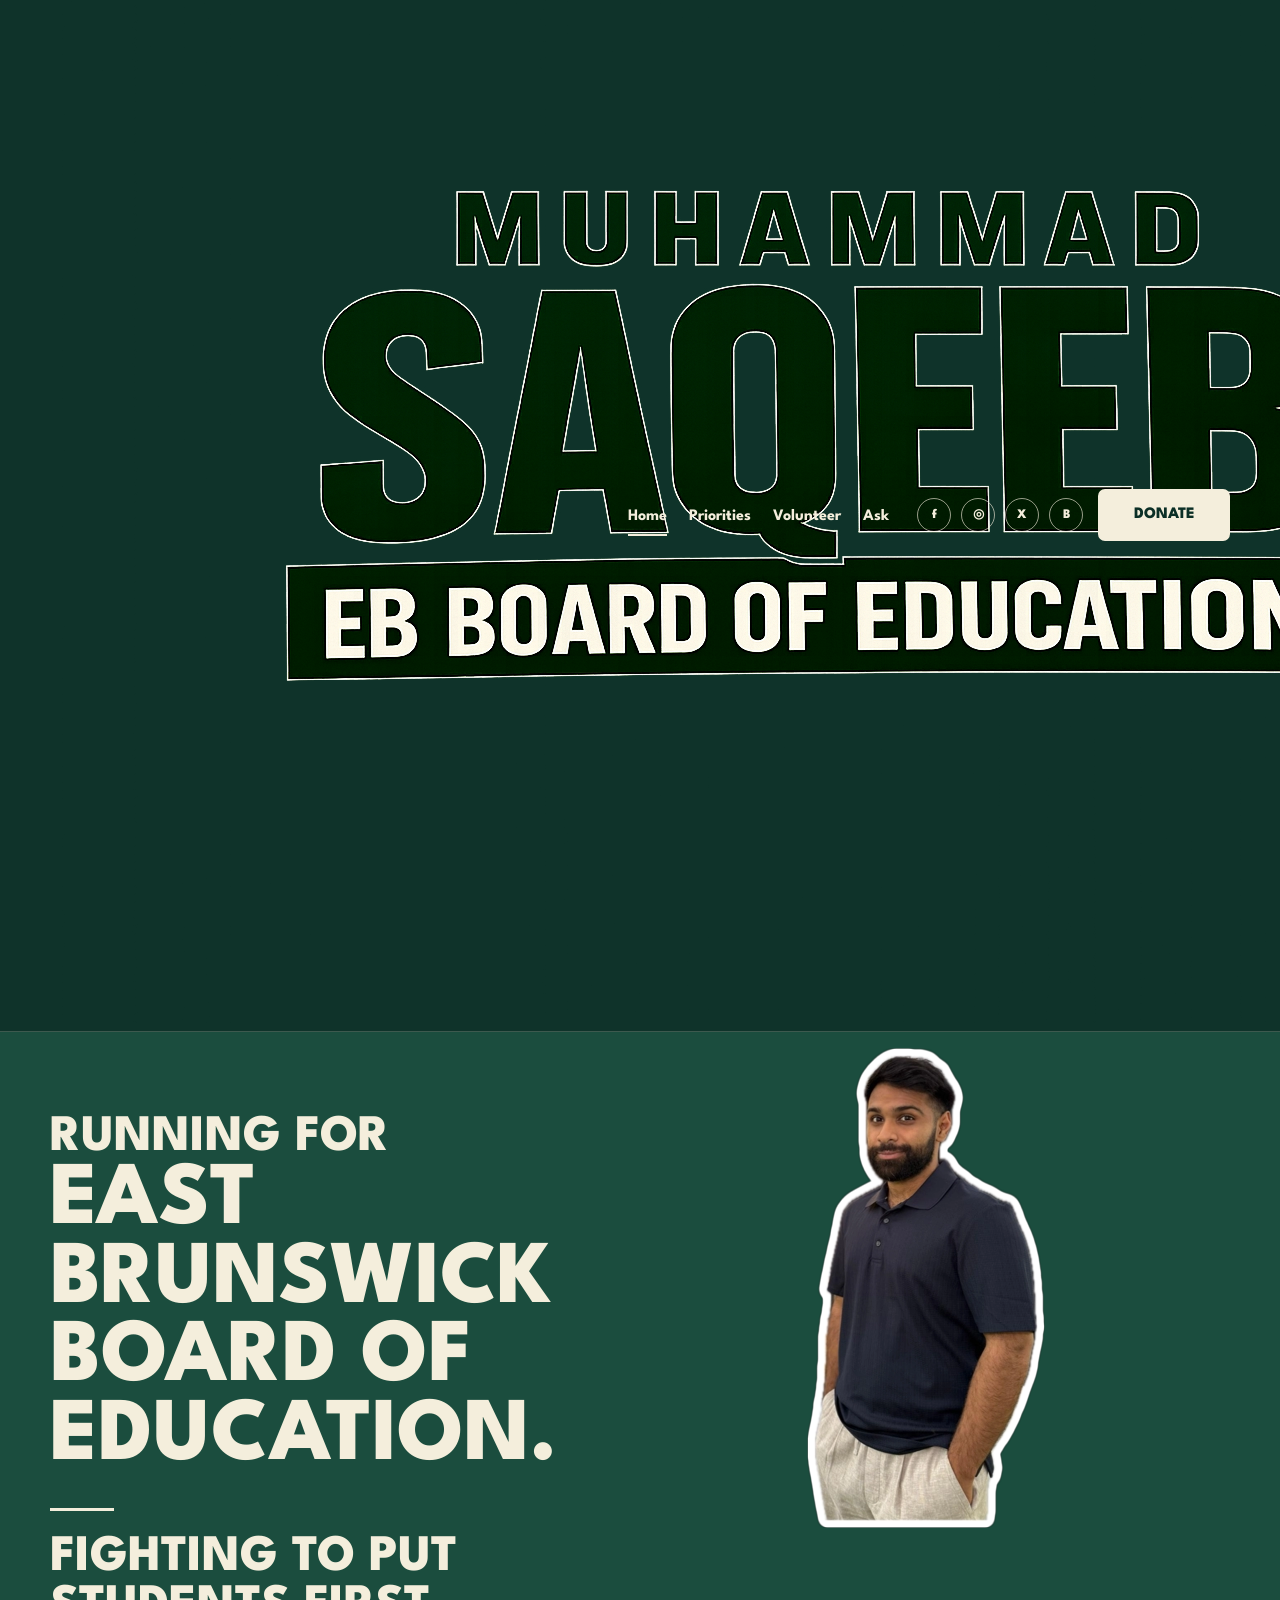
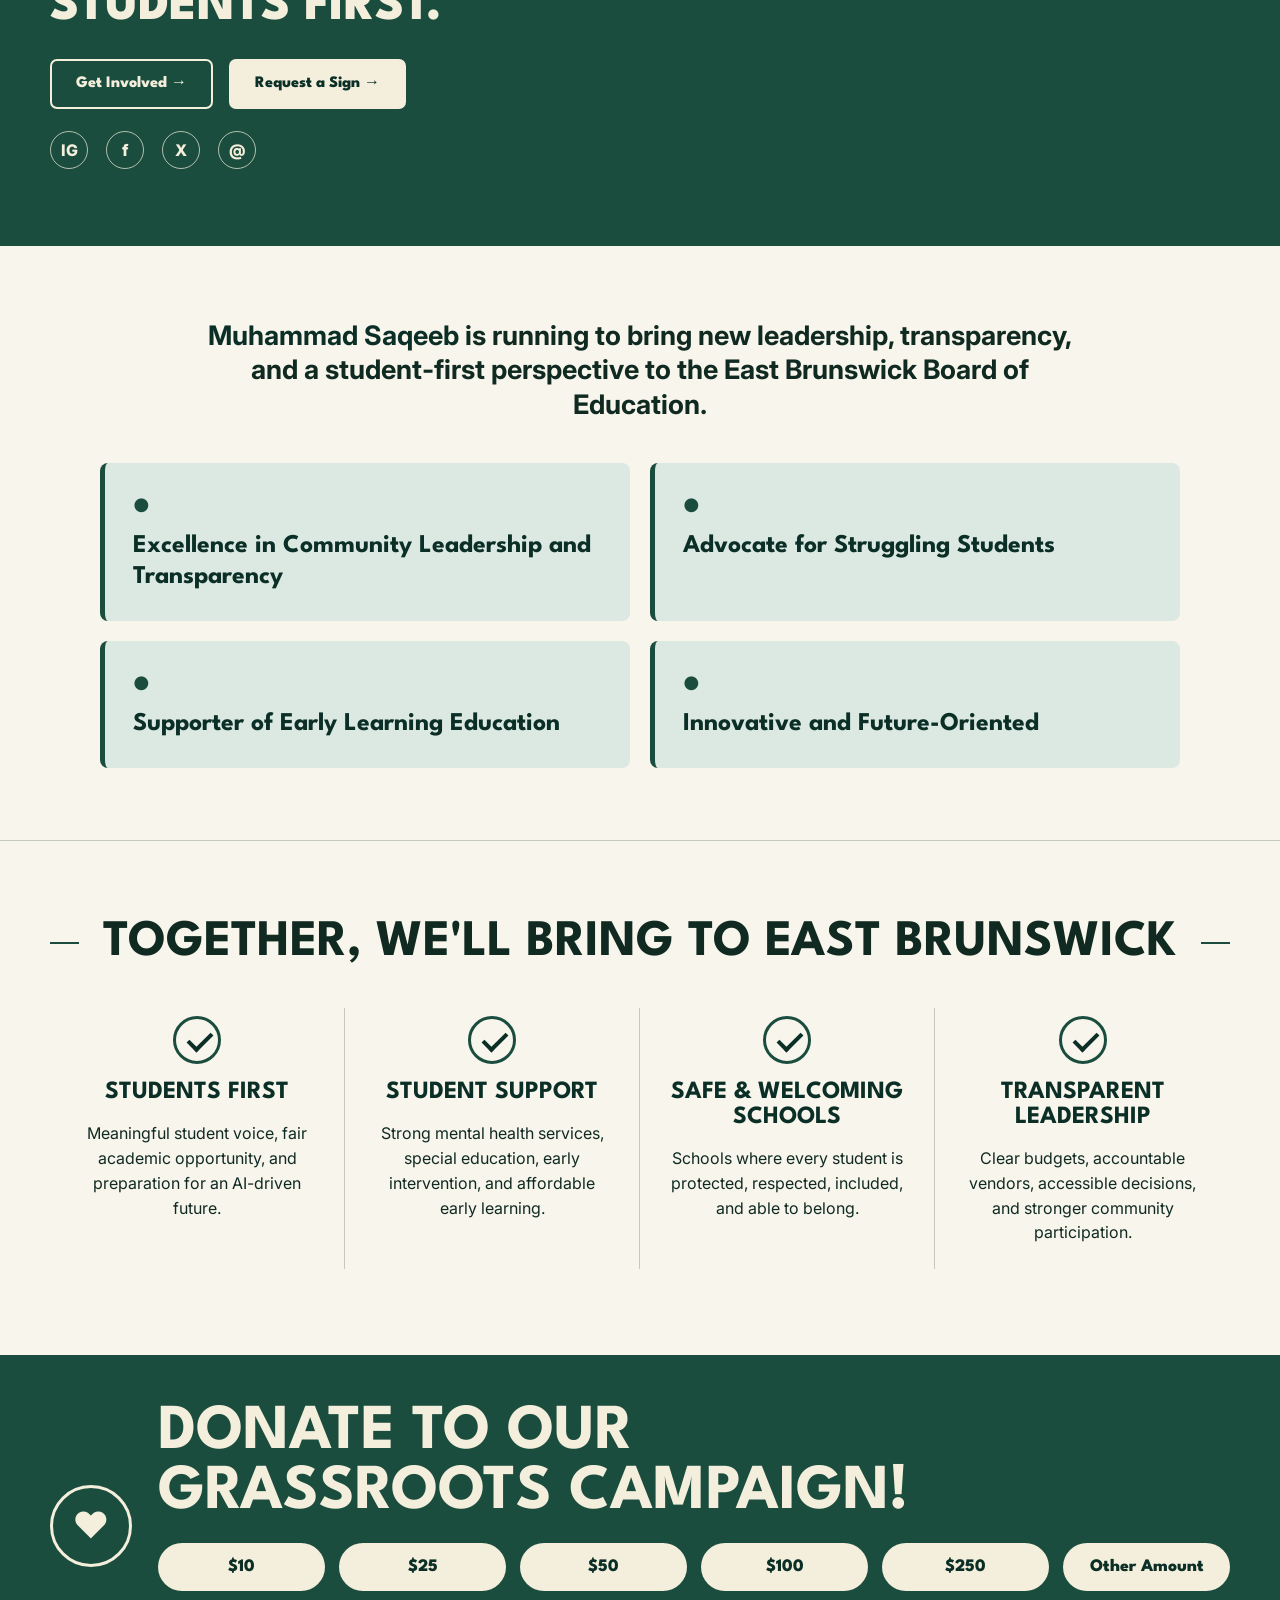
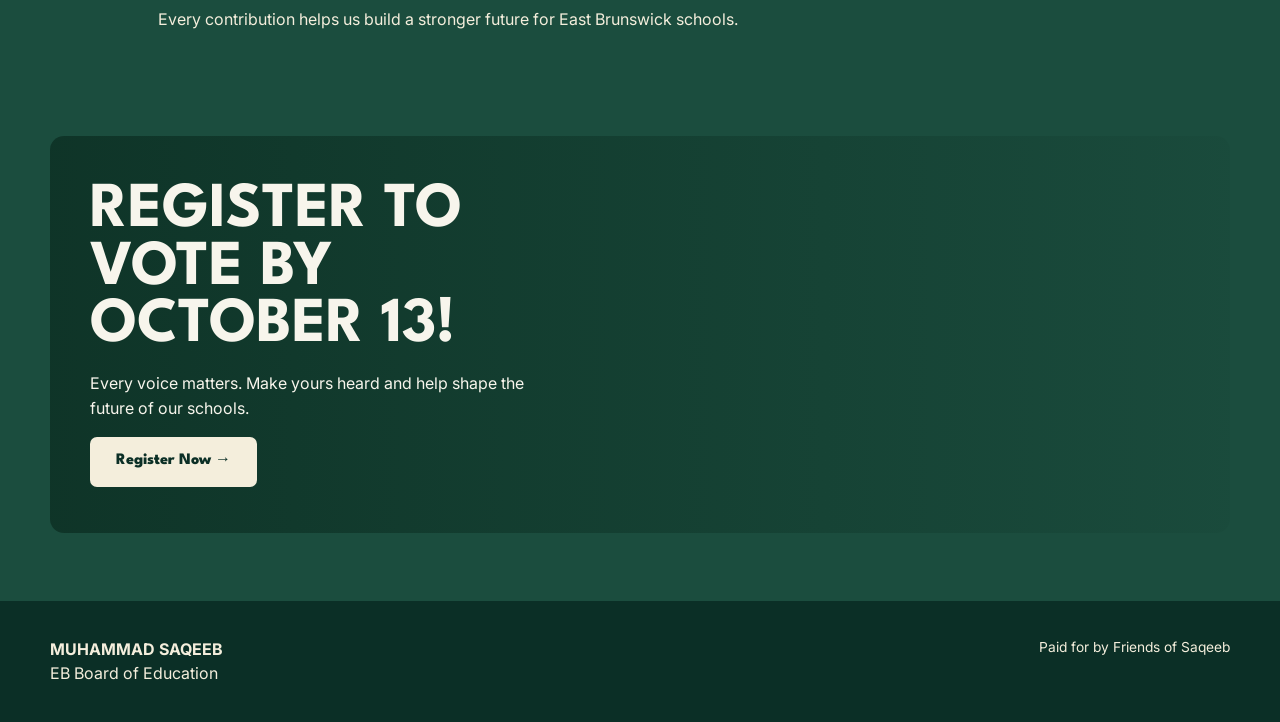
==== commit c368149c: "Update index.html" ====
--- a/index.html
+++ b/index.html
@@ -7,13 +7,16 @@
   <link rel="stylesheet" href="assets/styles.css">
 </head>
 
-<body class="theme-green">
+<body>
 <header class="site-header">
   <div class="container header-inner">
 
-    <a class="logo" href="index.html" aria-label="Muhammad Saqeeb campaign homepage">
-      <span class="logo-main">MUHAMMAD SAQEEB</span>
-      <span class="logo-sub">EB Board of Education</span>
+    <a class="logo logo-image-link" href="index.html" aria-label="Muhammad Saqeeb campaign homepage">
+      <img
+        class="campaign-logo"
+        src="assets/images/logo.png"
+        alt="Muhammad Saqeeb for East Brunswick Board of Education"
+      >
     </a>
 
     <button class="nav-toggle" aria-expanded="false" aria-label="Open navigation">
@@ -46,7 +49,7 @@
 <main>
 
   <section class="hero">
-    <div class="container hero-grid hero-grid-no-photo">
+    <div class="container hero-grid">
 
       <div class="hero-copy">
         <p class="hero-kicker">Running for</p>
@@ -81,6 +84,14 @@
         </div>
       </div>
 
+      <div class="hero-image-wrap">
+        <img
+          class="hero-person"
+          src="assets/images/hero.png"
+          alt="Muhammad Saqeeb"
+        >
+      </div>
+
     </div>
   </section>
 
@@ -129,40 +140,28 @@
 
       <div class="priority-grid">
 
-        <a class="priority priority-link" href="priorities.html#empowered-students">
-          <div class="check"></div>
-          <h3>Empowered Students</h3>
-          <p>
-            Meaningful student voice, fair academic opportunity, stronger
-            support, and schools where every student can thrive.
-          </p>
-        </a>
-
-        <a class="priority priority-link" href="priorities.html#clear-dashboards">
-          <div class="check"></div>
-          <h3>Clear Dashboards</h3>
-          <p>
-            Plain-language information about budgets, staffing, programs,
-            construction, and district progress.
-          </p>
-        </a>
-
-        <a class="priority priority-link" href="priorities.html#better-paid-staff">
-          <div class="check"></div>
-          <h3>Better Staff Benefits</h3>
-          <p>
-            Competitive pay, stronger retention, and the support educators
-            and school staff need to serve students.
-          </p>
+        <a class="priority priority-link" href="priorities.html#students-first">
+          <div class="check"></div>
+          <h3>Students First</h3>
+          <p>Meaningful student voice, fair academic opportunity, and preparation for an AI-driven future.</p>
+        </a>
+
+        <a class="priority priority-link" href="priorities.html#mental-health-special-education">
+          <div class="check"></div>
+          <h3>Student Support</h3>
+          <p>Strong mental health services, special education, early intervention, and affordable early learning.</p>
         </a>
 
         <a class="priority priority-link" href="priorities.html#safe-inclusive-schools">
           <div class="check"></div>
-          <h3>Safe &amp; Inclusive Schools</h3>
-          <p>
-            Schools where every student is protected from hate, respected
-            for who they are, and able to belong.
-          </p>
+          <h3>Safe &amp; Welcoming Schools</h3>
+          <p>Schools where every student is protected, respected, included, and able to belong.</p>
+        </a>
+
+        <a class="priority priority-link" href="priorities.html#transparent-leadership">
+          <div class="check"></div>
+          <h3>Transparent Leadership</h3>
+          <p>Clear budgets, accountable vendors, accessible decisions, and stronger community participation.</p>
         </a>
 
       </div>
--- a/assets/styles.css
+++ b/assets/styles.css
@@ -1,5 +1,14 @@
 @import url("https://fonts.googleapis.com/css2?family=Inter:wght@400;500;600;700&family=League+Spartan:wght@500;600;700;800&display=swap");
-:root{--terracotta:#A94B2A;--deep:#8F3B21;--brown:#3A2117;--cream:#F2E2C9;--soft:#F8EEDF;--line:rgba(58,33,23,.22);--max:1180px}*{box-sizing:border-box}html{scroll-behavior:smooth}body{margin:0;background:var(--soft);color:var(--brown);font-family:Inter,Arial,sans-serif;line-height:1.55}a{color:inherit}.container{width:min(calc(100% - 36px),var(--max));margin:auto}.site-header{position:sticky;top:0;z-index:20;background:rgba(169,75,42,.97);color:var(--cream);border-bottom:1px solid rgba(242,226,201,.2)}.header-inner{min-height:86px;display:flex;align-items:center;justify-content:space-between;gap:34px}.logo{text-decoration:none;min-width:235px}.logo-main{display:block;font-family:'League Spartan',sans-serif;font-size:1.55rem;font-weight:800;line-height:.95}.logo-sub{display:flex;align-items:center;gap:10px;margin-top:7px;font-size:.88rem;font-weight:700}.nav-toggle{display:none;border:1px solid var(--cream);background:transparent;color:var(--cream);padding:8px 12px;border-radius:6px}nav ul{display:flex;align-items:center;gap:26px;margin:0;padding:0;list-style:none}nav a{text-decoration:none;font-family:'League Spartan',sans-serif;font-weight:700}.btn{display:inline-flex;align-items:center;justify-content:center;min-height:50px;padding:0 24px;border:2px solid currentColor;border-radius:7px;text-decoration:none;font-family:'League Spartan',sans-serif;font-weight:800}.btn-cream{background:var(--soft);color:var(--deep);border-color:var(--soft)}.btn-outline{color:var(--cream)}.btn-rust{background:var(--terracotta);color:var(--soft);border-color:var(--terracotta)}.hero{background:var(--terracotta);color:var(--cream)}.hero-grid{min-height:calc(100vh - 86px);display:grid;grid-template-columns:1.05fr .95fr}.hero-copy{padding:76px 42px 70px 0;display:flex;flex-direction:column;justify-content:center}.hero-kicker,.hero-title,.hero-tagline,h1,h2,h3{font-family:'League Spartan',sans-serif}.hero-kicker{margin:0;color:var(--brown);font-size:clamp(2rem,4vw,4.2rem);line-height:.95;font-weight:800;text-transform:uppercase}.hero-title{margin:0;font-size:clamp(3.4rem,7vw,7rem);line-height:.88;font-weight:800;text-transform:uppercase}.hero-rule{width:64px;height:3px;background:var(--cream);margin:30px 0 22px}.hero-tagline{margin:0 0 28px;color:var(--brown);font-size:clamp(2rem,4vw,4rem);line-height:.96;font-weight:800;text-transform:uppercase}.socials{display:flex;gap:18px;margin-top:22px}.socials a{width:38px;height:38px;display:grid;place-items:center;border:1px solid rgba(242,226,201,.7);border-radius:50%;text-decoration:none;font-weight:800}.hero-photo{min-height:640px;position:relative;background:linear-gradient(to top,rgba(58,33,23,.35),transparent 40%),linear-gradient(135deg,rgba(242,226,201,.08),rgba(58,33,23,.12)),url('../images/hero-photo.jpg') center/cover no-repeat}.hero-photo:after,.intro-photo:after{position:absolute;background:rgba(58,33,23,.8);color:var(--cream);padding:12px 14px;text-align:center;font-size:.82rem}.hero-photo:after{content:'Add your campaign portrait as images/hero-photo.jpg';left:24px;right:24px;bottom:24px}.intro{padding:72px 0}.intro-grid{display:grid;grid-template-columns:1fr .9fr;gap:58px;align-items:center}.intro-lead{font-size:clamp(1.35rem,2.1vw,2rem);line-height:1.28;font-weight:700}.intro-lead strong{color:var(--deep)}.intro-photo{min-height:320px;border-radius:10px;background:linear-gradient(135deg,rgba(169,75,42,.1),rgba(58,33,23,.08)),url('../images/intro-photo.jpg') center/cover no-repeat;border:1px solid var(--line);position:relative}.intro-photo:after{content:'Add a community photo as images/intro-photo.jpg';left:18px;right:18px;bottom:18px}.priorities{padding:76px 0 86px;border-top:1px solid var(--line)}.title-row{display:flex;align-items:center;gap:24px;margin-bottom:40px}.title-row:before,.title-row:after{content:'';flex:1;height:2px;background:var(--terracotta)}.title-row h2{margin:0;font-size:clamp(2.2rem,4vw,4rem);line-height:1;text-transform:uppercase;text-align:center}.priority-grid{display:grid;grid-template-columns:repeat(4,1fr)}.priority{padding:8px 28px;text-align:center;border-right:1px solid var(--line)}.priority:last-child{border-right:0}.check{width:48px;height:48px;margin:0 auto 16px;border:3px solid var(--terracotta);border-radius:50%;position:relative}.check:after{content:'';position:absolute;width:20px;height:10px;border-left:4px solid var(--brown);border-bottom:4px solid var(--brown);transform:rotate(-45deg);left:12px;top:13px}.priority h3{margin:0 0 12px;color:var(--deep);font-size:1.55rem;line-height:1;text-transform:uppercase}.donate-strip{padding:48px 0 54px;background:var(--terracotta);color:var(--cream)}.donate-grid{display:grid;grid-template-columns:auto 1fr;gap:26px;align-items:center}.heart{width:82px;height:82px;border:3px solid var(--cream);border-radius:50%;display:grid;place-items:center;font-size:2.25rem}.donate-strip h2{margin:0 0 20px;font-size:clamp(2.4rem,5vw,4.6rem);line-height:.94;text-transform:uppercase}.amounts{display:grid;grid-template-columns:repeat(6,1fr);gap:14px}.amount{min-height:48px;background:var(--soft);color:var(--deep);border-radius:999px;text-decoration:none;display:grid;place-items:center;font:800 1.1rem 'League Spartan',sans-serif}.vote{padding:34px 0 68px;background:var(--terracotta)}.vote-banner{min-height:340px;position:relative;overflow:hidden;border-radius:14px;background:linear-gradient(90deg,rgba(32,17,11,.82),rgba(32,17,11,.08)),url('../images/vote-photo.jpg') center/cover no-repeat}.vote-content{width:min(520px,90%);padding:46px 40px;color:var(--soft)}.vote-content h2{margin:0 0 14px;font-size:clamp(2.6rem,5vw,5rem);line-height:.9;text-transform:uppercase}.page-hero{padding:92px 0 58px;background:var(--terracotta);color:var(--cream)}.page-hero h1{margin:0;font-size:clamp(3.5rem,7vw,7rem);line-height:.9;text-transform:uppercase}.page-section{padding:74px 0}.prose{max-width:800px;font-size:1.08rem}.cards{display:grid;grid-template-columns:repeat(2,1fr);gap:22px}.card{padding:28px;border:1px solid var(--line);background:var(--cream);border-radius:10px}.site-footer{padding:36px 0;background:var(--brown);color:var(--cream)}.footer-inner{display:flex;justify-content:space-between;gap:28px}.small{font-size:.86rem;opacity:.8}@media(max-width:980px){.nav-toggle{display:block}nav{display:none;position:absolute;top:86px;left:0;right:0;background:var(--deep);padding:18px}nav.open{display:block}nav ul{flex-direction:column;align-items:stretch}.hero-grid,.intro-grid{grid-template-columns:1fr}.hero-copy{padding-right:0}.priority-grid{grid-template-columns:repeat(2,1fr)}.amounts{grid-template-columns:repeat(3,1fr)}}@media(max-width:620px){.header-inner{min-height:76px}.logo{min-width:0}.logo-main{font-size:1.15rem}nav{top:76px}.hero-copy{padding:58px 0 42px}.hero-photo{min-height:390px}.priority-grid{grid-template-columns:1fr}.priority{border-right:0;border-bottom:1px solid var(--line);padding-bottom:28px;margin-bottom:28px}.title-row:before,.title-row:after{display:none}.donate-grid{grid-template-columns:1fr}.amounts{grid-template-columns:repeat(2,1fr)}.cards{grid-template-columns:1fr}.footer-inner{flex-direction:column}}
+:root{
+  --green:#1B4D3E;
+  --green-dark:#0B2F26;
+  --green-light:#DCE9E3;
+  --ink:#102A22;
+  --cream:#F4EEDC;
+  --offwhite:#F7F5EC;
+  --line:rgba(16,42,34,.22);
+  --max:1180px;
+}*{box-sizing:border-box}html{scroll-behavior:smooth}body{margin:0;background:var(--offwhite);color:var(--ink);font-family:Inter,Arial,sans-serif;line-height:1.55}a{color:inherit}.container{width:min(calc(100% - 36px),var(--max));margin:auto}.site-header{position:sticky;top:0;z-index:20;background:rgba(27,77,62,.97);color:var(--cream);border-bottom:1px solid rgba(244,238,220,.2)}.header-inner{min-height:86px;display:flex;align-items:center;justify-content:space-between;gap:34px}.logo{text-decoration:none;min-width:235px}.logo-main{display:block;font-family:'League Spartan',sans-serif;font-size:1.55rem;font-weight:800;line-height:.95}.logo-sub{display:flex;align-items:center;gap:10px;margin-top:7px;font-size:.88rem;font-weight:700}.nav-toggle{display:none;border:1px solid var(--cream);background:transparent;color:var(--cream);padding:8px 12px;border-radius:6px}nav ul{display:flex;align-items:center;gap:26px;margin:0;padding:0;list-style:none}nav a{text-decoration:none;font-family:'League Spartan',sans-serif;font-weight:700}.btn{display:inline-flex;align-items:center;justify-content:center;min-height:50px;padding:0 24px;border:2px solid currentColor;border-radius:7px;text-decoration:none;font-family:'League Spartan',sans-serif;font-weight:800}.btn-cream{background:var(--offwhite);color:var(--green-dark);border-color:var(--offwhite)}.btn-outline{color:var(--cream)}.btn-rust{background:var(--green);color:var(--offwhite);border-color:var(--green)}.hero{background:var(--green);color:var(--cream)}.hero-grid{min-height:calc(100vh - 86px);display:grid;grid-template-columns:1.05fr .95fr}.hero-copy{padding:76px 42px 70px 0;display:flex;flex-direction:column;justify-content:center}.hero-kicker,.hero-title,.hero-tagline,h1,h2,h3{font-family:'League Spartan',sans-serif}.hero-kicker{margin:0;color:var(--ink);font-size:clamp(2rem,4vw,4.2rem);line-height:.95;font-weight:800;text-transform:uppercase}.hero-title{margin:0;font-size:clamp(3.4rem,7vw,7rem);line-height:.88;font-weight:800;text-transform:uppercase}.hero-rule{width:64px;height:3px;background:var(--cream);margin:30px 0 22px}.hero-tagline{margin:0 0 28px;color:var(--ink);font-size:clamp(2rem,4vw,4rem);line-height:.96;font-weight:800;text-transform:uppercase}.socials{display:flex;gap:18px;margin-top:22px}.socials a{width:38px;height:38px;display:grid;place-items:center;border:1px solid rgba(244,238,220,.7);border-radius:50%;text-decoration:none;font-weight:800}.hero-photo{min-height:640px;position:relative;background:linear-gradient(to top,rgba(23,53,43,.35),transparent 40%),linear-gradient(135deg,rgba(244,238,220,.08),rgba(23,53,43,.12)),url('../images/hero-photo.jpg') center/cover no-repeat}.hero-photo:after,.intro-photo:after{position:absolute;background:rgba(23,53,43,.8);color:var(--cream);padding:12px 14px;text-align:center;font-size:.82rem}.hero-photo:after{content:'Add your campaign portrait as images/hero-photo.jpg';left:24px;right:24px;bottom:24px}.intro{padding:72px 0}.intro-grid{display:grid;grid-template-columns:1fr .9fr;gap:58px;align-items:center}.intro-lead{font-size:clamp(1.35rem,2.1vw,2rem);line-height:1.28;font-weight:700}.intro-lead strong{color:var(--green-dark)}.intro-photo{min-height:320px;border-radius:10px;background:linear-gradient(135deg,rgba(27,77,62,.10),rgba(23,53,43,.08)),url('../images/intro-photo.jpg') center/cover no-repeat;border:1px solid var(--line);position:relative}.intro-photo:after{content:'Add a community photo as images/intro-photo.jpg';left:18px;right:18px;bottom:18px}.priorities{padding:76px 0 86px;border-top:1px solid var(--line)}.title-row{display:flex;align-items:center;gap:24px;margin-bottom:40px}.title-row:before,.title-row:after{content:'';flex:1;height:2px;background:var(--green)}.title-row h2{margin:0;font-size:clamp(2.2rem,4vw,4rem);line-height:1;text-transform:uppercase;text-align:center}.priority-grid{display:grid;grid-template-columns:repeat(4,1fr)}.priority{padding:8px 28px;text-align:center;border-right:1px solid var(--line)}.priority:last-child{border-right:0}.check{width:48px;height:48px;margin:0 auto 16px;border:3px solid var(--green);border-radius:50%;position:relative}.check:after{content:'';position:absolute;width:20px;height:10px;border-left:4px solid var(--ink);border-bottom:4px solid var(--ink);transform:rotate(-45deg);left:12px;top:13px}.priority h3{margin:0 0 12px;color:var(--green-dark);font-size:1.55rem;line-height:1;text-transform:uppercase}.donate-strip{padding:48px 0 54px;background:var(--green);color:var(--cream)}.donate-grid{display:grid;grid-template-columns:auto 1fr;gap:26px;align-items:center}.heart{width:82px;height:82px;border:3px solid var(--cream);border-radius:50%;display:grid;place-items:center;font-size:2.25rem}.donate-strip h2{margin:0 0 20px;font-size:clamp(2.4rem,5vw,4.6rem);line-height:.94;text-transform:uppercase}.amounts{display:grid;grid-template-columns:repeat(6,1fr);gap:14px}.amount{min-height:48px;background:var(--offwhite);color:var(--green-dark);border-radius:999px;text-decoration:none;display:grid;place-items:center;font:800 1.1rem 'League Spartan',sans-serif}.vote{padding:34px 0 68px;background:var(--green)}.vote-banner{min-height:340px;position:relative;overflow:hidden;border-radius:14px;background:linear-gradient(90deg,rgba(12,47,35,.82),rgba(12,47,35,.08)),url('../images/vote-photo.jpg') center/cover no-repeat}.vote-content{width:min(520px,90%);padding:46px 40px;color:var(--offwhite)}.vote-content h2{margin:0 0 14px;font-size:clamp(2.6rem,5vw,5rem);line-height:.9;text-transform:uppercase}.page-hero{padding:92px 0 58px;background:var(--green);color:var(--cream)}.page-hero h1{margin:0;font-size:clamp(3.5rem,7vw,7rem);line-height:.9;text-transform:uppercase}.page-section{padding:74px 0}.prose{max-width:800px;font-size:1.08rem}.cards{display:grid;grid-template-columns:repeat(2,1fr);gap:22px}.card{padding:28px;border:1px solid var(--line);background:var(--cream);border-radius:10px}.site-footer{padding:36px 0;background:var(--ink);color:var(--cream)}.footer-inner{display:flex;justify-content:space-between;gap:28px}.small{font-size:.86rem;opacity:.8}@media(max-width:980px){.nav-toggle{display:block}nav{display:none;position:absolute;top:86px;left:0;right:0;background:var(--green-dark);padding:18px}nav.open{display:block}nav ul{flex-direction:column;align-items:stretch}.hero-grid,.intro-grid{grid-template-columns:1fr}.hero-copy{padding-right:0}.priority-grid{grid-template-columns:repeat(2,1fr)}.amounts{grid-template-columns:repeat(3,1fr)}}@media(max-width:620px){.header-inner{min-height:76px}.logo{min-width:0}.logo-main{font-size:1.15rem}nav{top:76px}.hero-copy{padding:58px 0 42px}.hero-photo{min-height:390px}.priority-grid{grid-template-columns:1fr}.priority{border-right:0;border-bottom:1px solid var(--line);padding-bottom:28px;margin-bottom:28px}.title-row:before,.title-row:after{display:none}.donate-grid{grid-template-columns:1fr}.amounts{grid-template-columns:repeat(2,1fr)}.cards{grid-template-columns:1fr}.footer-inner{flex-direction:column}}
 
 
 /* ===== V3 HEADER ===== */
@@ -25,7 +34,7 @@
   height:34px;
   display:grid;
   place-items:center;
-  border:1px solid rgba(242,226,201,.62);
+  border:1px solid rgba(244,238,220,.62);
   border-radius:50%;
   color:var(--cream);
   text-decoration:none;
@@ -35,7 +44,7 @@
 }
 .header-socials a:hover{
   background:var(--cream);
-  color:var(--deep);
+  color:var(--green-dark);
 }
 .header-donate{
   min-width:132px;
@@ -53,7 +62,7 @@
 /* ===== PRIORITIES INDEX PAGE ===== */
 .priorities-shell{
   padding:64px 0 90px;
-  background:var(--soft);
+  background:var(--offwhite);
 }
 .priorities-layout{
   display:grid;
@@ -67,7 +76,7 @@
 }
 .priority-index-label{
   margin:0 0 16px;
-  color:var(--deep);
+  color:var(--green-dark);
   font-family:'League Spartan',sans-serif;
   font-size:.86rem;
   font-weight:800;
@@ -78,16 +87,16 @@
   margin:0;
   padding:0;
   list-style:none;
-  border-top:1px solid rgba(169,75,42,.7);
+  border-top:1px solid rgba(27,77,62,.70);
 }
 .priority-index li{
-  border-bottom:1px solid rgba(169,75,42,.7);
+  border-bottom:1px solid rgba(27,77,62,.70);
 }
 .priority-index a{
   display:block;
   padding:17px 0;
   text-decoration:none;
-  color:var(--deep);
+  color:var(--green-dark);
   font-family:'League Spartan',sans-serif;
   font-weight:800;
   font-size:1rem;
@@ -96,7 +105,7 @@
 }
 .priority-index a:hover,
 .priority-index a:focus{
-  color:var(--terracotta);
+  color:var(--green);
   padding-left:8px;
 }
 .priority-detail{
@@ -111,7 +120,7 @@
 }
 .priority-detail .eyebrow{
   margin:0 0 5px;
-  color:var(--terracotta);
+  color:var(--green);
   font-family:'League Spartan',sans-serif;
   font-size:1rem;
   font-weight:800;
@@ -120,7 +129,7 @@
 }
 .priority-detail h2{
   margin:0 0 24px;
-  color:#0d447f;
+  color:var(--green-dark);
   font-size:clamp(2.7rem,5vw,5.1rem);
   line-height:.92;
   letter-spacing:-.02em;
@@ -162,7 +171,7 @@
 .priorities-page .page-hero p{
   max-width:760px;
   margin:18px 0 0;
-  color:var(--cream-dark);
+  color:var(--cream);
   font-size:1.1rem;
 }
 
@@ -233,14 +242,14 @@
 .btn:focus-visible {
   transform: translateY(-3px) scale(1.045);
   filter: brightness(1.06);
-  box-shadow: 0 12px 28px rgba(58, 33, 23, .18);
+  box-shadow: 0 12px 28px rgba(23, 53, 43, .18);
 }
 
 .amount:hover,
 .amount:focus-visible {
   transform: translateY(-2px) scale(1.065);
-  background: #fff7eb;
-  box-shadow: 0 10px 22px rgba(58, 33, 23, .16);
+  background: var(--cream);
+  box-shadow: 0 10px 22px rgba(23, 53, 43, .16);
 }
 
 .header-socials a:hover,
@@ -248,23 +257,23 @@
 .socials a:hover,
 .socials a:focus-visible {
   transform: translateY(-2px) scale(1.12);
-  background: var(--cream-soft);
-  color: var(--terracotta-deep);
-  border-color: var(--cream-soft);
+  background: var(--cream);
+  color: var(--green-dark);
+  border-color: var(--cream);
 }
 
 .priority-card:hover,
 .card:hover {
   transform: translateY(-6px);
-  box-shadow: 0 16px 34px rgba(58, 33, 23, .10);
+  box-shadow: 0 16px 34px rgba(23, 53, 43, .10);
 }
 
 .priority-card:hover .check {
-  background: var(--terracotta);
-  border-color: var(--terracotta);
+  background: var(--green);
+  border-color: var(--green);
 }
 .priority-card:hover .check::after {
-  border-color: var(--cream-soft);
+  border-color: var(--cream);
 }
 
 .site-header nav a {
@@ -295,7 +304,7 @@
 .priority-index a:hover,
 .priority-index a:focus-visible {
   transform: translateX(7px);
-  color: var(--terracotta);
+  color: var(--green);
 }
 
 @media (prefers-reduced-motion: reduce) {
@@ -311,7 +320,7 @@
 
 /* ===== EXPANDED PRIORITIES ===== */
 .priority-detail h2 {
-  color: var(--terracotta-deep);
+  color: var(--green-dark);
 }
 .priority-index {
   max-height: calc(100vh - 140px);
@@ -320,12 +329,12 @@
 }
 .priority-index::-webkit-scrollbar { width: 7px; }
 .priority-index::-webkit-scrollbar-thumb {
-  background: rgba(169,75,42,.35);
+  background: rgba(27,77,62,.35);
   border-radius: 999px;
 }
 .priority-group-title {
   margin: 34px 0 10px;
-  color: var(--terracotta);
+  color: var(--green);
   font-family: "League Spartan", sans-serif;
   font-size: .78rem;
   font-weight: 800;
@@ -336,7 +345,7 @@
 
 .priority-index li.group-start {
   margin-top: 14px;
-  border-top: 2px solid var(--terracotta);
+  border-top: 2px solid var(--green);
 }
 
 
@@ -349,12 +358,12 @@
 .priority-link:hover,
 .priority-link:focus-visible {
   transform: translateY(-7px) scale(1.015);
-  box-shadow: 0 18px 36px rgba(58, 33, 23, .12);
+  box-shadow: 0 18px 36px rgba(23, 53, 43, .12);
   text-decoration: none;
 }
 .priority-link:hover h3,
 .priority-link:focus-visible h3 {
-  color: var(--terracotta);
+  color: var(--green);
 }
 .priority-pillar {
   scroll-margin-top: 120px;
@@ -368,3 +377,232 @@
 .priority-pillar li {
   margin-bottom: 12px;
 }
+
+/* ===== V6 GREEN CAMPAIGN HOMEPAGE ===== */
+.hero-grid-no-photo{
+  grid-template-columns:minmax(0,1fr);
+}
+.hero-grid-no-photo .hero-copy{
+  max-width:900px;
+  min-height:calc(100vh - 86px);
+}
+.hero-actions,
+.volunteer-actions{
+  display:flex;
+  flex-wrap:wrap;
+  align-items:center;
+  gap:16px;
+}
+.hero-actions .btn-cream{
+  color:var(--green-dark);
+}
+.intro-centered{
+  max-width:1080px;
+  text-align:center;
+}
+.intro-centered .intro-lead{
+  max-width:900px;
+  margin:0 auto;
+}
+.intro-values{
+  display:grid;
+  grid-template-columns:repeat(2,minmax(0,1fr));
+  gap:20px;
+  margin-top:42px;
+}
+.intro-value{
+  padding:28px;
+  background:var(--green-light);
+  border-left:5px solid var(--green);
+  border-radius:8px;
+  text-align:left;
+}
+.intro-value h2{
+  margin:0;
+  color:var(--green-dark);
+  font-size:clamp(1.25rem,2vw,1.65rem);
+  line-height:1.2;
+}
+.intro-icon{
+  display:block;
+  margin-bottom:12px;
+  color:var(--green);
+  font-size:1.15rem;
+}
+.volunteer-hero{
+  padding:100px 0;
+  text-align:center;
+}
+.volunteer-content{
+  max-width:850px;
+}
+.volunteer-content h1{
+  margin:0;
+  color:var(--green-dark);
+  font-size:clamp(3rem,6vw,6rem);
+  line-height:.94;
+  text-transform:uppercase;
+}
+.volunteer-lead{
+  max-width:700px;
+  margin:22px auto 36px;
+  font-size:1.18rem;
+  line-height:1.7;
+}
+.volunteer-actions{
+  justify-content:center;
+}
+.btn-green{
+  background:var(--green);
+  color:var(--cream);
+  border-color:var(--green);
+}
+.btn-outline-green{
+  background:transparent;
+  color:var(--green);
+  border-color:var(--green);
+}
+.btn-green:hover,
+.btn-green:focus-visible{
+  background:var(--green-dark);
+  border-color:var(--green-dark);
+}
+.btn-outline-green:hover,
+.btn-outline-green:focus-visible{
+  background:var(--green);
+  color:var(--cream);
+}
+.site-footer .small{
+  opacity:1;
+}
+
+@media(max-width:700px){
+  .intro-values{
+    grid-template-columns:1fr;
+  }
+  .hero-actions,
+  .volunteer-actions{
+    flex-direction:column;
+    align-items:stretch;
+  }
+  .hero-actions .btn,
+  .volunteer-actions .btn{
+    width:100%;
+    text-align:center;
+  }
+}
+
+/* ===== FINAL MIDNIGHT BRUNSWICK GREEN OVERRIDES ===== */
+.site-header{
+  background:rgba(11,47,38,.98);
+}
+
+.hero,
+.donate-strip,
+.vote,
+.page-hero{
+  background:var(--green);
+}
+
+.site-footer{
+  background:var(--green-dark);
+}
+
+.hero-kicker,
+.hero-tagline{
+  color:var(--cream);
+}
+
+.hero-title{
+  color:var(--cream);
+}
+
+.priority-detail h2,
+.priority h3,
+.intro-value h2,
+.volunteer-content h1,
+.priority-index-label,
+.priority-index a{
+  color:var(--green-dark);
+}
+
+.btn-cream{
+  background:var(--cream);
+  color:var(--green-dark);
+  border-color:var(--cream);
+}
+
+.btn-outline{
+  color:var(--cream);
+  border-color:var(--cream);
+}
+
+.btn-green,
+.btn-rust{
+  background:var(--green);
+  color:var(--cream);
+  border-color:var(--green);
+}
+
+.btn-green:hover,
+.btn-green:focus-visible,
+.btn-rust:hover,
+.btn-rust:focus-visible{
+  background:var(--green-dark);
+  border-color:var(--green-dark);
+}
+
+.btn-outline-green{
+  background:transparent;
+  color:var(--green);
+  border-color:var(--green);
+}
+
+.btn-outline-green:hover,
+.btn-outline-green:focus-visible{
+  background:var(--green);
+  color:var(--cream);
+}
+
+.intro-value{
+  background:var(--green-light);
+  border-left-color:var(--green);
+}
+
+.title-row::before,
+.title-row::after{
+  background:var(--green);
+}
+
+.check{
+  border-color:var(--green);
+}
+
+.check::after{
+  border-color:var(--green-dark);
+}
+
+.priority-link:hover h3,
+.priority-link:focus-visible h3{
+  color:var(--green);
+}
+
+.amount{
+  background:var(--cream);
+  color:var(--green-dark);
+}
+
+.amount:hover,
+.amount:focus-visible{
+  background:var(--offwhite);
+}
+
+.priorities-page .page-hero p{
+  color:var(--cream);
+}
+
+@media(max-width:980px){
+  nav{
+    background:var(--green-dark);
+  }
+}
